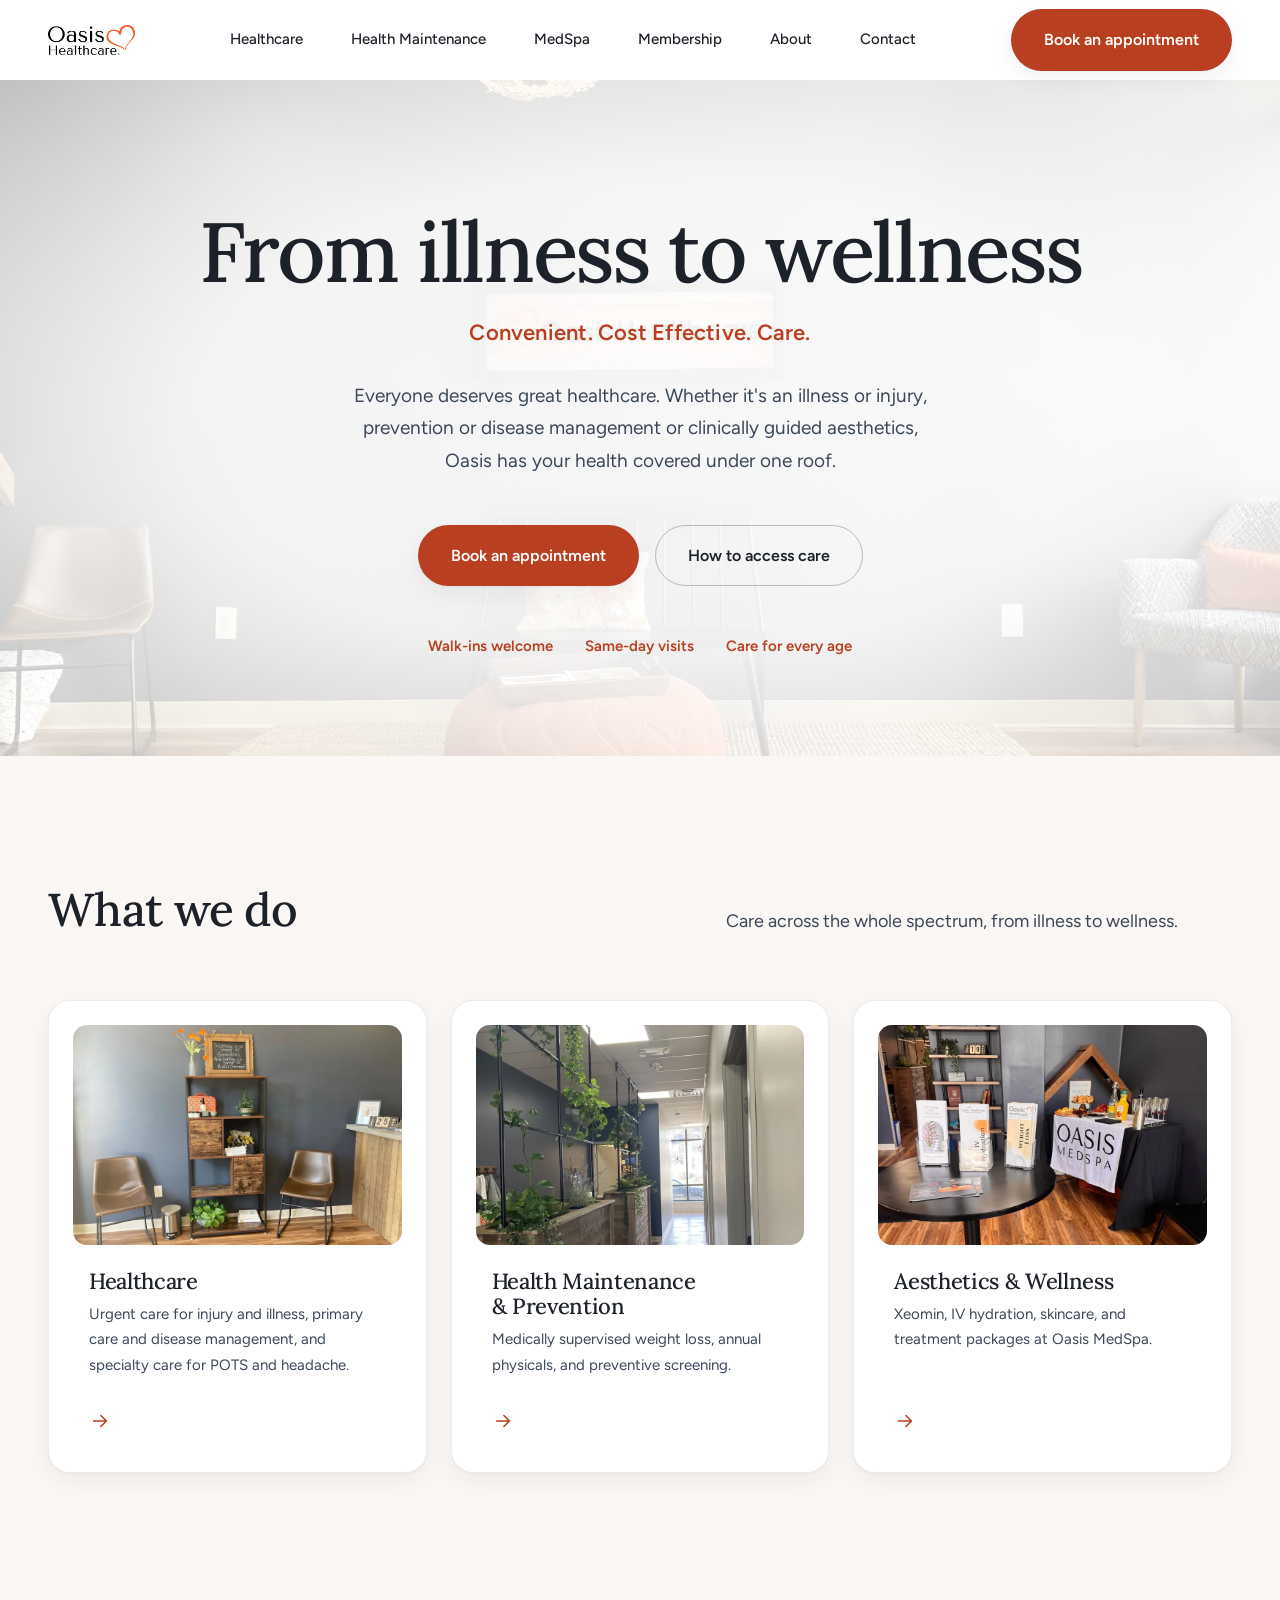
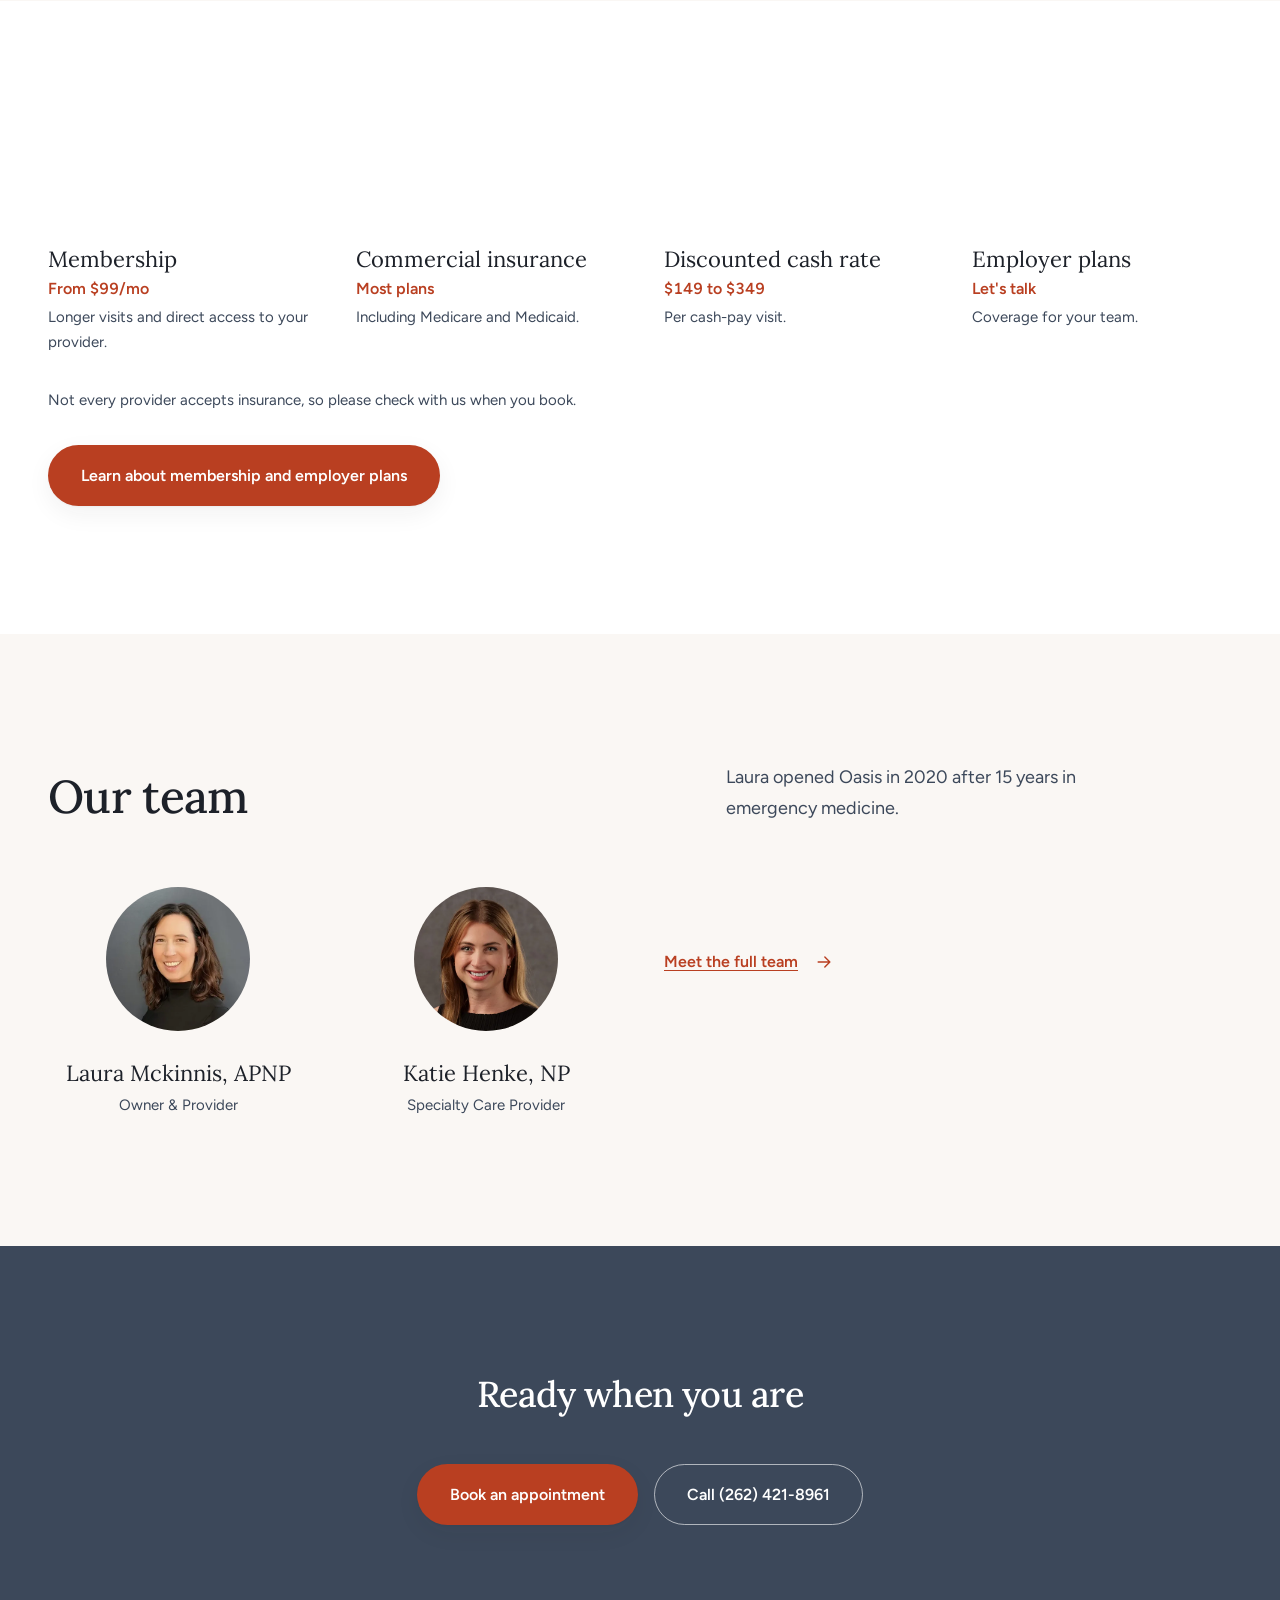
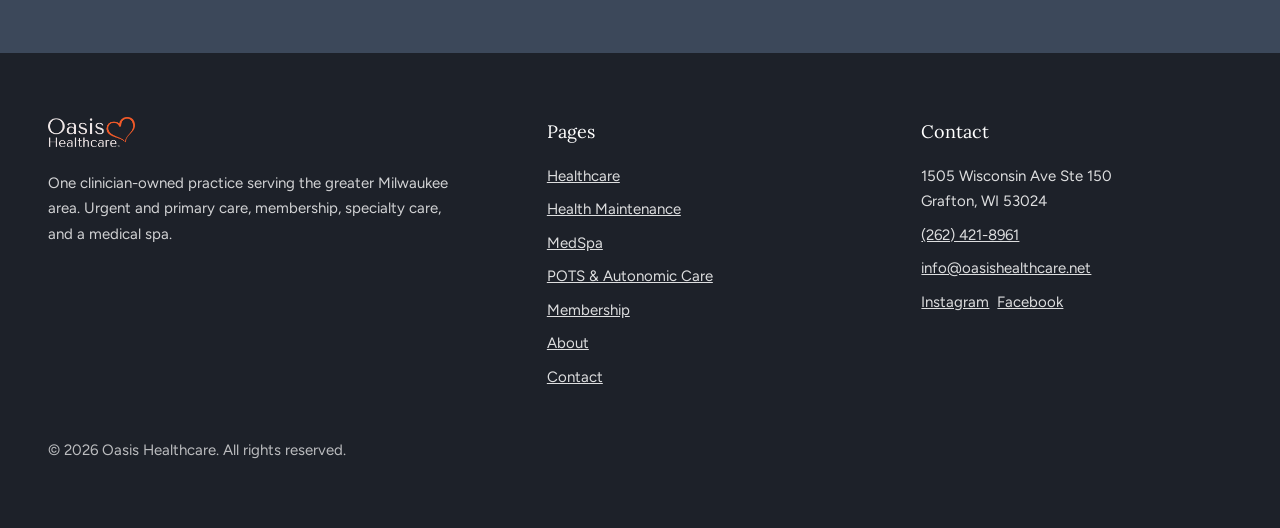
==== index.html @ f009dab0 "Stop breaking single-line titles into two; drop periods off non-sentence titles Every hero H1 site-w" ====
<!DOCTYPE html>
<html lang="en">
<head>
<meta charset="utf-8">
<meta name="viewport" content="width=device-width, initial-scale=1">
<title>Oasis Healthcare | Urgent Care, Membership &amp; MedSpa</title>
<meta name="description" content="One clinician-owned practice: urgent and primary care, prevention and weight loss, membership, and a medical spa. Insurance, membership, and cash rates accepted.">
<link rel="icon" href="favicon.ico" sizes="any">
<link rel="icon" type="image/png" href="images/favicon-32.png" sizes="32x32">
<link rel="apple-touch-icon" href="images/favicon-180.png">
<link rel="preconnect" href="https://fonts.googleapis.com">
<link rel="preconnect" href="https://fonts.gstatic.com" crossorigin>
<link href="https://fonts.googleapis.com/css2?family=Lora:wght@400;500;600&family=Figtree:wght@400;500;600;700&display=swap" rel="stylesheet">
<link rel="stylesheet" href="styles.css">
</head>
<body>
<a class="skip-link" href="#main">Skip to content</a>
<nav class="nav">
  <div class="wrap nav__row">
    <a class="nav__logo" href="index.html" aria-label="Oasis Healthcare home">
      <img src="images/oasis-healthcare-wordmark.png" alt="Oasis Healthcare" width="1301" height="450">
    </a>
    <div class="nav__links">
      <a href="healthcare.html">Healthcare</a>
      <a href="health-maintenance.html">Health Maintenance</a>
      <a href="medspa.html">MedSpa</a>
      <a href="membership.html">Membership</a>
      <a href="about.html">About</a>
      <a href="contact.html">Contact</a>
    </div>
    <a class="btn btn--primary nav__cta" href="contact.html#booking">Book an appointment</a>
    <button class="nav__toggle" data-mobile-toggle aria-label="Toggle menu" aria-expanded="false" type="button">
      <svg class="icon-open" width="22" height="22" viewBox="0 0 22 22" fill="none" aria-hidden="true"><path d="M3 6h16M3 11h16M3 16h16" stroke="currentColor" stroke-width="1.8" stroke-linecap="round"/></svg>
      <svg class="icon-close" width="22" height="22" viewBox="0 0 22 22" fill="none" aria-hidden="true"><path d="M4 4L18 18M18 4L4 18" stroke="currentColor" stroke-width="1.8" stroke-linecap="round"/></svg>
    </button>
  </div>
  <div class="mobile-menu" data-mobile-menu>
    <a href="healthcare.html">Healthcare</a>
    <a href="health-maintenance.html">Health Maintenance</a>
    <a href="medspa.html">MedSpa</a>
    <a href="membership.html">Membership</a>
    <a href="about.html">About</a>
    <a href="contact.html">Contact</a>
    <a class="btn btn--primary" href="contact.html#booking">Book an appointment</a>
  </div>
</nav>
<main id="main">
  <section class="hero hero--photo hero--centered">
    <div class="hero__media">
      <div class="hero__photo" role="img" aria-label="The waiting area at Oasis Healthcare"></div>
    </div>
    <div class="wrap">
      <div class="hero__content">
        <h1>From illness to wellness</h1>
        <p class="hero__tagline">Convenient. Cost&nbsp;Effective. Care.</p>
        <p class="hero__lede">Everyone deserves great healthcare. Whether it's an illness or injury, prevention or disease management or clinically guided aesthetics, Oasis has your health covered under one roof.</p>
        <div class="hero__actions">
          <a class="btn btn--primary" href="contact.html#booking">Book an appointment</a>
          <a class="btn btn--line" href="#access">How to access care</a>
        </div>
        <div class="hero__points">
          <span>Walk-ins welcome</span>
          <span>Same-day visits</span>
          <span>Care for every age</span>
        </div>
      </div>
    </div>
  </section>

  <section class="section section--cream" id="care">
    <div class="wrap">
      <div class="section-head" data-reveal>
        <h2>What we do</h2>
        <p>Care across the whole spectrum, from illness to wellness.</p>
      </div>
      <div class="grid-3 stack-lg">
        <a class="card card--media" data-reveal href="healthcare.html">
          <img class="photo photo--card" src="images/web/card-healthcare.webp" alt="The waiting area at Oasis Healthcare" width="900" height="600" loading="lazy" decoding="async">
          <div class="card__body">
            <h3>Healthcare</h3>
            <p>Urgent care for injury and illness, primary care and disease management, and specialty care for POTS and headache.</p>
            <span class="card__arrow" aria-hidden="true"><svg viewBox="0 0 24 24" fill="none" aria-hidden="true"><path d="M5 12h13M13 6l6 6-6 6" stroke="currentColor" stroke-width="1.7" stroke-linecap="round" stroke-linejoin="round"/></svg></span>
          </div>
        </a>
        <a class="card card--media" data-reveal href="health-maintenance.html">
          <img class="photo photo--card" src="images/web/card-prevention.webp" alt="Inside the Oasis Healthcare clinic" width="900" height="600" loading="lazy" decoding="async">
          <div class="card__body">
            <h3>Health Maintenance &amp; Prevention</h3>
            <p>Medically supervised weight loss, annual physicals, and preventive screening.</p>
            <span class="card__arrow" aria-hidden="true"><svg viewBox="0 0 24 24" fill="none" aria-hidden="true"><path d="M5 12h13M13 6l6 6-6 6" stroke="currentColor" stroke-width="1.7" stroke-linecap="round" stroke-linejoin="round"/></svg></span>
          </div>
        </a>
        <a class="card card--media" data-reveal href="medspa.html">
          <img class="photo photo--card" src="images/web/card-medspa.webp" alt="The Oasis MedSpa product display" width="900" height="600" loading="lazy" decoding="async">
          <div class="card__body">
            <h3>Aesthetics &amp; Wellness</h3>
            <p>Xeomin, IV hydration, skincare, and treatment packages at Oasis MedSpa.</p>
            <span class="card__arrow" aria-hidden="true"><svg viewBox="0 0 24 24" fill="none" aria-hidden="true"><path d="M5 12h13M13 6l6 6-6 6" stroke="currentColor" stroke-width="1.7" stroke-linecap="round" stroke-linejoin="round"/></svg></span>
          </div>
        </a>
      </div>
    </div>
  </section>

  <section class="section" id="access">
    <div class="wrap">
      <div class="section-head" data-reveal>
        <h2>How we do it</h2>
        <p>Choose the way that works for you.</p>
      </div>
      <div class="routes">
        <div class="route" data-reveal>
          <div class="route__name"><a href="membership.html">Membership</a></div>
          <div class="route__price">From $99/mo</div>
          <div class="route__note">Longer visits and direct access to your provider.</div>
        </div>
        <div class="route" data-reveal>
          <div class="route__name">Commercial insurance</div>
          <div class="route__price">Most plans</div>
          <div class="route__note">Including Medicare and Medicaid.</div>
        </div>
        <div class="route" data-reveal>
          <div class="route__name">Discounted cash rate</div>
          <div class="route__price">$149 to $349</div>
          <div class="route__note">Per cash-pay visit.</div>
        </div>
        <div class="route" data-reveal>
          <div class="route__name"><a href="contact.html">Employer plans</a></div>
          <div class="route__price">Let's talk</div>
          <div class="route__note">Coverage for your team.</div>
        </div>
      </div>
      <p class="muted stack-md" data-reveal>Not every provider accepts insurance, so please check with us when you book.</p>
      <div class="stack-md" data-reveal>
        <a class="btn btn--primary" href="membership.html">Learn about membership and employer plans</a>
      </div>
    </div>
  </section>

  <section class="section section--cream">
    <div class="wrap">
      <div class="section-head" data-reveal>
        <h2>Our team</h2>
        <p>Laura opened Oasis in 2020 after 15 years in emergency medicine.</p>
      </div>
      <div class="team">
        <div class="team__item" data-reveal>
          <img class="photo photo--person" src="images/web/person-laura.webp" alt="Laura Mckinnis, APNP" width="480" height="480" loading="lazy" decoding="async">
          <div class="team__name">Laura Mckinnis, APNP</div>
          <div class="team__role">Owner &amp; Provider</div>
        </div>
        <div class="team__item" data-reveal>
          <img class="photo photo--person" src="images/web/person-katie.webp" alt="Katie Henke, NP" width="480" height="480" loading="lazy" decoding="async">
          <div class="team__name">Katie Henke, NP</div>
          <div class="team__role">Specialty Care Provider</div>
        </div>
        <div class="team__cta" data-reveal>
          <a href="about.html"><span>Meet the full team</span><svg viewBox="0 0 24 24" fill="none" aria-hidden="true"><path d="M5 12h13M13 6l6 6-6 6" stroke="currentColor" stroke-width="1.7" stroke-linecap="round" stroke-linejoin="round"/></svg></a>
        </div>
      </div>
    </div>
  </section>

  <section class="section section--slate">
    <div class="wrap center" data-reveal>
      <h2 style="font-size: var(--text-h2);">Ready when you are</h2>
      <div class="hero__actions" style="justify-content:center;">
        <a class="btn btn--primary" href="contact.html#booking">Book an appointment</a>
        <a class="btn btn--line" href="tel:+12624218961">Call (262) 421-8961</a>
      </div>
    </div>
  </section>
</main>

<footer class="footer">
  <div class="wrap">
    <div class="footer__grid">
      <div>
        <a class="footer__logo" href="index.html" aria-label="Oasis Healthcare home">
          <img src="images/oasis-healthcare-wordmark-reversed.png" alt="Oasis Healthcare" width="1301" height="450">
        </a>
        <p class="footer__blurb">One clinician-owned practice serving the greater Milwaukee area. Urgent and primary care, membership, specialty care, and a medical spa.</p>
      </div>
      <div>
        <div class="footer__heading">Pages</div>
        <ul class="footer__list">
          <li><a href="healthcare.html">Healthcare</a></li>
          <li><a href="health-maintenance.html">Health Maintenance</a></li>
          <li><a href="medspa.html">MedSpa</a></li>
          <li><a href="pots.html">POTS &amp; Autonomic Care</a></li>
          <li><a href="membership.html">Membership</a></li>
          <li><a href="about.html">About</a></li>
          <li><a href="contact.html">Contact</a></li>
        </ul>
      </div>
      <div>
        <div class="footer__heading">Contact</div>
        <ul class="footer__list">
          <li>1505 Wisconsin Ave Ste 150<br>Grafton, WI 53024</li>
          <li><a href="tel:+12624218961">(262) 421-8961</a></li>
          <li><a href="mailto:info@oasishealthcare.net">info@oasishealthcare.net</a></li>
          <li><a href="https://www.instagram.com/oasis.healthcare/">Instagram</a>&nbsp; <a href="https://www.facebook.com/OASISHEALTHCARE.hereforyou/">Facebook</a></li>
        </ul>
      </div>
    </div>
    <div class="footer__bottom">
      <p>&copy; 2026 Oasis Healthcare. All rights reserved.</p>
    </div>
  </div>
</footer>
<script src="site.js"></script>
</body>
</html>
---- styles.css ----
@import url("tokens.css");

/* Oasis Healthcare, shared stylesheet.

   Every page is built from the components below. Notes that are easy to undo
   by accident, so they are stated here rather than left implicit:

   1. Animation is restricted to `transform` and `opacity`. Tint and halo on
      card hover therefore live on pseudo-elements whose OPACITY is animated,
      not on transitions of background-color or box-shadow.
   2. The scroll reveal animates `translate`, NOT `transform`. They are
      independent properties that compose, so the reveal cannot win a
      specificity fight against `:hover { transform: ... }`. Using transform
      for both silently cancels every card's hover lift.
   3. The reveal's resting state is VISIBLE. JS adds .reveal-armed immediately
      before observing, so if JS never runs nothing is hidden.
   4. --color-accent never carries small text. See tokens.css. */

*, *::before, *::after { box-sizing: border-box; }

html {
  overflow-x: clip;
  -webkit-text-size-adjust: 100%;
}
@media (prefers-reduced-motion: no-preference) { html { scroll-behavior: smooth; } }

body {
  margin: 0;
  overflow-x: clip;
  background: var(--color-white);
  color: var(--color-ink);
  font-family: var(--font-body);
  font-size: var(--text-base);
  line-height: 1.7;
  -webkit-font-smoothing: antialiased;
}

img, svg { display: block; max-width: 100%; height: auto; }
a { color: inherit; text-decoration: none; }
ul { margin: 0; padding: 0; list-style: none; }
p { margin: 0; text-wrap: pretty; }

/* Display type: large serif needs negative tracking and tighter leading, or it
   reads like a document rather than a brand. Tracking is on display sizes only,
   never on body or UI text. */
h1, h2, h3, h4 {
  font-family: var(--font-display);
  font-weight: 500;
  margin: 0;
  overflow-wrap: anywhere;
  min-width: 0;
  line-height: 1.15;
  letter-spacing: -0.015em;
  text-wrap: balance;
}
h1 { line-height: 1.04; letter-spacing: -0.028em; }

/* Anchor targets must clear the sticky nav when jumped to, otherwise a link to
   #urgent lands with its heading hidden behind the header. */
[id] { scroll-margin-top: 7rem; }

a:focus-visible, button:focus-visible {
  outline: 2px solid var(--color-accent-deep);
  outline-offset: 3px;
  border-radius: var(--radius-sm);
}

.wrap { max-width: var(--max-width); margin-inline: auto; padding-inline: var(--space-3); }
@media (min-width: 48rem) { .wrap { padding-inline: var(--space-5); } }

.section { padding-block: var(--space-7); }
@media (min-width: 48rem) { .section { padding-block: var(--space-8); } }
.section--tight { padding-block: var(--space-6); }
.section--cream { background: var(--color-cream); }
.section--slate { background: var(--color-slate); color: var(--color-white); }
.section--slate h1, .section--slate h2, .section--slate h3, .section--slate h4 { color: var(--color-white); }
/* Any slate-coloured secondary text lands invisibly (1:1) on a slate section,
   so every such role is re-pointed here rather than relying on each caller to
   remember. Cards keep their own colours: they stay white surfaces even inside
   a slate section. */
.section--slate .section-head p,
.section--slate .lede,
.section--slate .prose p { color: rgba(255,255,255,0.85); }

/* ---------------------------------------------------------------------
   Scroll reveal
--------------------------------------------------------------------- */
[data-reveal].reveal-armed {
  opacity: 0;
  translate: 0 18px;
  transition: opacity 600ms var(--ease-out), translate 600ms var(--ease-out);
  transition-delay: var(--reveal-delay, 0ms);
}
[data-reveal].reveal-armed.is-visible { opacity: 1; translate: 0 0; }
/* Items in one row otherwise arrive together; a small offset per item reads as
   composed rather than a block fading in. */
.grid-3 > *:nth-child(2), .grid-4 > *:nth-child(2), .routes > *:nth-child(2), .team > *:nth-child(2) { --reveal-delay: 90ms; }
.grid-3 > *:nth-child(3), .grid-4 > *:nth-child(3), .routes > *:nth-child(3), .team > *:nth-child(3) { --reveal-delay: 180ms; }
.grid-4 > *:nth-child(4), .routes > *:nth-child(4) { --reveal-delay: 270ms; }
@media (prefers-reduced-motion: reduce) {
  [data-reveal].reveal-armed { opacity: 1; translate: none; transition: none; }
}

/* ---------------------------------------------------------------------
   Navigation
--------------------------------------------------------------------- */
.nav {
  position: sticky; top: 0; z-index: 40;
  background: rgba(255,255,255,0.92);
  backdrop-filter: blur(10px);
  -webkit-backdrop-filter: blur(10px);
}
.nav__row { display: flex; align-items: center; justify-content: space-between; gap: var(--space-3); height: 5rem; }
.nav__logo { flex-shrink: 0; display: block; }
.nav__logo img { height: 1.875rem; width: auto; }
.nav__links { display: none; align-items: center; gap: var(--space-5); font-size: var(--text-sm); font-weight: 500; }
@media (min-width: 64rem) { .nav__links { display: flex; } }
.nav__links a { position: relative; padding-block: var(--space-1); }
.nav__links a::after {
  content: ""; position: absolute; left: 0; right: 0; bottom: 0; height: 2px;
  background: var(--color-accent);
  transform: scaleX(0); transform-origin: left;
  transition: transform var(--dur-base) var(--ease-out);
}
.nav__links a:hover::after, .nav__links a[aria-current="page"]::after { transform: scaleX(1); }
.nav__cta { display: none; }
@media (min-width: 64rem) { .nav__cta { display: inline-flex; } }

.nav__toggle {
  display: inline-flex; align-items: center; justify-content: center;
  width: 44px; height: 44px;
  background: transparent; border: 0; cursor: pointer; color: var(--color-ink);
}
@media (min-width: 64rem) { .nav__toggle { display: none; } }
.nav__toggle .icon-close { display: none; }
.nav__toggle.is-open .icon-open { display: none; }
.nav__toggle.is-open .icon-close { display: block; }

.mobile-menu { display: none; padding: var(--space-2) var(--space-3) var(--space-4); }
.mobile-menu.is-open { display: flex; flex-direction: column; gap: var(--space-2); }
@media (min-width: 64rem) { .mobile-menu, .mobile-menu.is-open { display: none; } }
.mobile-menu a { font-size: var(--text-lg); font-weight: 500; padding-block: var(--space-1); }
.mobile-menu .btn { margin-top: var(--space-2); align-self: flex-start; }

/* ---------------------------------------------------------------------
   Buttons. One primary, one secondary per context.
--------------------------------------------------------------------- */
.btn {
  display: inline-flex; align-items: center; justify-content: center; gap: var(--space-1);
  padding: var(--space-2) var(--space-4);
  font-family: var(--font-body); font-weight: 600; font-size: var(--text-base);
  border-radius: var(--radius-pill); border: 1.5px solid transparent;
  cursor: pointer; min-height: 46px;
  transition: transform var(--dur-base) var(--ease-out);
}
.btn:hover { transform: translateY(-4px); transition: transform var(--dur-bounce) var(--ease-bounce); }
.btn:active { transform: translateY(-1px); transition-duration: 90ms; }
.btn--primary { background: var(--color-accent-deep); color: var(--color-white); box-shadow: var(--shadow-raised); }
.btn--primary:hover { background: var(--color-accent); }
.btn--line { background: transparent; color: var(--color-ink); border-color: rgba(29,33,41,0.28); }
.btn--line:hover { background: var(--color-ink); color: var(--color-white); border-color: var(--color-ink); }
.section--slate .btn--line { color: var(--color-white); border-color: rgba(255,255,255,0.6); }
.section--slate .btn--line:hover { background: var(--color-white); color: var(--color-slate); }
.btn:disabled, .btn[aria-disabled="true"] { opacity: 0.5; cursor: not-allowed; transform: none; }
@media (prefers-reduced-motion: reduce) {
  .btn, .btn:hover, .btn:active { transition: none; transform: none; }
}

/* ---------------------------------------------------------------------
   Hero. Two variants: photo-backed (home) and plain (interior pages).
   The photo variant keeps a LIGHT scrim with ink text rather than the usual
   dark scrim with white text, so the hero stays the brightest part of an
   intentionally light page. Scrim strength is set by measured contrast, not
   taste: over a worst-case near-black photo the text zone yields ink 14.16:1
   and accent-deep 4.85:1. At 0.86 opacity accent-deep drops to 4.00:1 and
   fails AA, so the text zone holds 0.94.
--------------------------------------------------------------------- */
.hero { position: relative; padding-block: var(--space-7) var(--space-6); }
@media (min-width: 48rem) { .hero { padding-block: var(--space-8) var(--space-7); } }

.hero--photo { overflow: hidden; display: flex; align-items: center; }
@media (min-width: 48rem) { .hero--photo { min-height: 30rem; } }
.hero__media { position: absolute; inset: 0; z-index: 0; overflow: hidden; }
.hero__photo {
  position: absolute; inset: 0;
  background-image: url("images/web/hero-clinic.webp");
  background-size: cover;
  background-position: center;
  background-color: var(--color-mist);
}
.hero__media::after { content: ""; position: absolute; inset: 0; background: rgba(255,255,255,0.93); }
@media (min-width: 56rem) {
  .hero__media::after {
    background: linear-gradient(90deg,
      rgba(255,255,255,0.95) 0%,
      rgba(255,255,255,0.94) 44%,
      rgba(255,255,255,0.62) 78%,
      rgba(255,255,255,0.42) 100%);
  }
}
/* 68rem, not 46rem: at 46rem every hero H1 wrapped to two lines while ~1184px
   of page sat unused beside it, which is a break the title never needed. The
   lede keeps its own 36rem measure below, so widening this only frees the
   headline. Longest H1 on the site needs 971px; 68rem is 1088px. */
.hero__content { position: relative; z-index: 2; max-width: 68rem; }
/* Centered variant. The default scrim is weighted left because the text sits
   left; once the text is centred the protection has to move with it, so this
   swaps to a radial that is strongest through the middle and lets the photo
   read at the edges where nothing sits. Centre stays at 0.93+, which holds
   accent-deep at 4.73:1 worst-case over a near-black photo. */
.hero--centered .hero__content { margin-inline: auto; text-align: center; }
.hero--centered .hero__lede { margin-inline: auto; }
.hero--centered .hero__actions, .hero--centered .hero__points { justify-content: center; }
@media (min-width: 56rem) {
  .hero--centered .hero__media::after {
    background: radial-gradient(ellipse at center,
      rgba(255,255,255,0.95) 0%,
      rgba(255,255,255,0.93) 50%,
      rgba(255,255,255,0.70) 100%);
  }
}
.hero h1 { font-size: var(--text-h1); }
@media (min-width: 48rem) { .hero h1 { font-size: var(--text-h1-lg); } }
@media (min-width: 72rem) { .hero--photo h1 { font-size: var(--text-h1-xl); } }
/* Support line under the H1. Body face, not display, so it reads as the
   practice's standing tagline rather than a second headline competing with
   the first. accent-deep, never accent: this is small text on a light ground. */
.hero__tagline {
  font-family: var(--font-body); font-weight: 600; font-size: var(--text-lg);
  color: var(--color-accent-deep); letter-spacing: 0.01em; line-height: 1.3;
  margin-top: var(--space-3);
}
/* Steps up only once there is room for it on one line. At 22px on a 390px
   screen the line wraps and, with the nbsp in the markup holding "Cost
   Effective" together, "Care." is left orphaned on its own row. */
@media (min-width: 30rem) { .hero__tagline { font-size: var(--text-h4); } }
.hero--centered .hero__tagline { margin-inline: auto; }
.hero__lede { font-size: var(--text-xl); max-width: 36rem; margin-top: var(--space-4); color: var(--color-slate); }
.hero__actions { display: flex; flex-wrap: wrap; gap: var(--space-2); margin-top: var(--space-5); }
.hero__points { display: flex; flex-wrap: wrap; gap: var(--space-2) var(--space-4); margin-top: var(--space-5); font-size: var(--text-sm); font-weight: 600; color: var(--color-accent-deep); }

/* ---------------------------------------------------------------------
   Section header: heading left, supporting line right, baseline aligned.
   Stops every section opening as a narrow centred block with dead air.
--------------------------------------------------------------------- */
.section-head { display: grid; gap: var(--space-3); }
@media (min-width: 56rem) {
  .section-head { grid-template-columns: minmax(0, 1.15fr) minmax(0, 1fr); gap: var(--space-7); align-items: end; }
}
.section-head h2 { font-size: var(--text-h2); }
@media (min-width: 48rem) { .section-head h2 { font-size: var(--text-h2-lg); } }
.section-head p { font-size: var(--text-lg); color: var(--color-slate); max-width: 34rem; }

/* ---------------------------------------------------------------------
   Photo placeholders. Deliberately honest: a labelled empty slot, never a
   stock image standing in for the practice's own photography. Every slot uses
   the same image glyph rather than a themed clinical icon, both because a
   placeholder should look like a placeholder and because the client's guardrail
   rules out hospital-grade iconography.
--------------------------------------------------------------------- */
.ph {
  display: flex; flex-direction: column; align-items: center; justify-content: center;
  gap: var(--space-2);
  background: var(--color-mist);
  border: 1.5px dashed rgba(29,33,41,0.22);
  border-radius: var(--radius-lg);
  color: var(--color-slate);
  text-align: center; padding: var(--space-4);
}
.ph svg { width: 2rem; height: 2rem; opacity: 0.5; }
.ph span { font-size: var(--text-sm); font-weight: 600; max-width: 16rem; line-height: 1.4; }
.ph--card { aspect-ratio: 3 / 2; border-radius: var(--radius-md); padding: var(--space-3); }
.ph--wide { aspect-ratio: 16 / 9; }
.ph--person { aspect-ratio: 1; border-radius: 50%; width: 9rem; margin-inline: auto; padding: var(--space-2); }
.ph--person span { max-width: 7rem; }
.ph--avatar { aspect-ratio: 1; border-radius: 50%; width: 5.5rem; padding: var(--space-1); margin-bottom: var(--space-3); }
.ph--avatar svg { width: 1.25rem; height: 1.25rem; }
.ph--avatar span { font-size: 0.75rem; max-width: 4.5rem; }
.ph--portrait { aspect-ratio: 1; max-width: 22rem; }
.section--slate .ph { background: rgba(255,255,255,0.07); border-color: rgba(255,255,255,0.3); color: var(--color-white); }

.hero__photo-label {
  position: absolute; z-index: 2; right: var(--space-3); bottom: var(--space-3);
  display: flex; align-items: center; gap: var(--space-1);
  background: rgba(255,255,255,0.92); border-radius: var(--radius-pill);
  padding: 0.375rem 0.75rem;
  color: var(--color-slate); font-size: var(--text-sm); font-weight: 600;
}
.hero__photo-label svg { width: 1.125rem; height: 1.125rem; flex: 0 0 auto; }

/* ---------------------------------------------------------------------
   Real photography. Every <img> carries intrinsic width/height so the browser
   reserves space before the file loads and the page does not shift. Sources
   are the practice's own photos, resized and converted to WebP: the originals
   are 12MP iPhone files at 2-3MB each, unusable as-is.
--------------------------------------------------------------------- */
.photo {
  display: block; width: 100%; height: auto;
  object-fit: cover;
  background: var(--color-mist);
  border-radius: var(--radius-md);
}
.photo--card { aspect-ratio: 3 / 2; }
.photo--wide { aspect-ratio: 16 / 9; border-radius: var(--radius-lg); }
.photo--person { aspect-ratio: 1; width: 9rem; border-radius: 50%; margin-inline: auto; }
/* Square-source portraits in a split column. Do NOT use .photo--wide here: the
   sources are 1:1, so a 16/9 crop takes the top of the head off. */
.photo--portrait { aspect-ratio: 1; max-width: 22rem; border-radius: var(--radius-lg); }
/* Headshot inside a left-aligned bio card. .photo--person centres itself, which
   reads wrong above ranged-left text, so this one keeps its left edge. */
.photo--avatar { aspect-ratio: 1; width: 5.5rem; border-radius: 50%; margin-bottom: var(--space-3); }

/* ---------------------------------------------------------------------
   Grids
--------------------------------------------------------------------- */
.grid-2, .grid-3, .grid-4 { display: grid; gap: var(--space-3); }
@media (min-width: 40rem) {
  .grid-2, .grid-3, .grid-4 { grid-template-columns: repeat(2, 1fr); }
}
@media (min-width: 64rem) {
  .grid-3 { grid-template-columns: repeat(3, 1fr); }
  .grid-4 { grid-template-columns: repeat(4, 1fr); gap: var(--space-4); }
}
.grid--gap-lg { gap: var(--space-5); }

/* ---------------------------------------------------------------------
   Card. One component, used for care categories and payment pathways alike.
   Hover: lift on a spring curve, slight warm tint, halo ring, deeper shadow.
   Tint and halo are opacity-driven pseudo-elements (see note 1 at top).
--------------------------------------------------------------------- */
.card {
  position: relative; isolation: isolate;
  display: flex; flex-direction: column; gap: var(--space-2);
  background: var(--color-white);
  border: 1px solid rgba(29,33,41,0.08);
  border-radius: var(--radius-lg);
  padding: var(--space-5) var(--space-4);
  box-shadow: var(--shadow-raised);
  transition: transform var(--dur-base) var(--ease-out);
}
.card--media { padding: var(--space-3); gap: var(--space-3); }
.card::before {
  content: ""; position: absolute; inset: 0; border-radius: inherit;
  background: rgba(217,77,42,0.05);
  opacity: 0; transition: opacity 240ms ease;
  z-index: -1; pointer-events: none;
}
.card::after {
  content: ""; position: absolute; inset: 0; border-radius: inherit;
  box-shadow:
    0 0 0 1.5px rgba(185,63,33,0.45),
    0 0 0 6px rgba(217,77,42,0.10),
    var(--shadow-lifted);
  opacity: 0; transition: opacity 240ms ease;
  pointer-events: none;
}
a.card:hover, .card--interactive:hover {
  transform: translateY(-10px) scale(1.014);
  transition: transform var(--dur-bounce) var(--ease-bounce);
}
a.card:hover::before, a.card:hover::after,
.card--interactive:hover::before, .card--interactive:hover::after { opacity: 1; }
a.card:focus-visible::after { opacity: 1; }
@media (prefers-reduced-motion: reduce) {
  .card { transition: none; }
  a.card:hover, .card--interactive:hover { transform: none; }
}
.card__body { padding: 0 var(--space-2) var(--space-2); display: flex; flex-direction: column; gap: var(--space-1); flex: 1; }
.card h3 { font-size: var(--text-h4); }
.card p { font-size: var(--text-sm); color: var(--color-slate); }
.card__list { display: flex; flex-direction: column; gap: var(--space-1); font-size: var(--text-sm); color: var(--color-slate); }
.card__list li { padding-left: var(--space-3); position: relative; }
.card__list li::before { content: ""; position: absolute; left: 0; top: 0.7em; width: 6px; height: 6px; border-radius: 50%; background: var(--color-accent); }
.card__note { font-size: var(--text-sm); color: var(--color-slate); }
.card__link { margin-top: auto; padding-top: var(--space-2); font-weight: 600; font-size: var(--text-sm); color: var(--color-accent-deep); text-decoration: underline; }

/* Arrow affordance. Replaces a repeated "See X" label inside a card that is
   itself the link: the heading already names the destination. */
.card__arrow { margin-top: auto; padding-top: var(--space-3); color: var(--color-accent-deep); display: flex; align-items: center; }
.card__arrow svg { width: 1.375rem; height: 1.375rem; transition: transform 240ms var(--ease-out); }
a.card:hover .card__arrow svg { transform: translateX(7px); transition: transform var(--dur-bounce) var(--ease-bounce); }
@media (prefers-reduced-motion: reduce) {
  .card__arrow svg, a.card:hover .card__arrow svg { transition: none; transform: none; }
}

/* Price figure. Tabular so numerals align across cards; pricing is the trust
   moment on a membership page. */
.price { font-family: var(--font-display); font-size: var(--text-display); font-weight: 600; color: var(--color-accent-deep); line-height: 1.1; font-variant-numeric: tabular-nums; letter-spacing: -0.02em; }
.price span { font-family: var(--font-body); font-size: var(--text-base); font-weight: 500; color: var(--color-slate); letter-spacing: 0; }

/* ---------------------------------------------------------------------
   Payment routes. Deliberately NOT cards: the client wants pricing on the
   homepage but "a little smaller" and less money-heavy, so this is a plain
   text row that states the figures without the visual weight of four cards.
--------------------------------------------------------------------- */
.routes { display: grid; gap: var(--space-4); margin-top: var(--space-6); }
@media (min-width: 48rem) { .routes { grid-template-columns: repeat(2, 1fr); gap: var(--space-5); } }
@media (min-width: 64rem) { .routes { grid-template-columns: repeat(4, 1fr); } }
.route { display: flex; flex-direction: column; gap: 0.15rem; }
.route__name { font-family: var(--font-display); font-size: var(--text-h4); line-height: 1.2; }
.route__name a:hover { color: var(--color-accent-deep); text-decoration: underline; }
.route__price { font-weight: 600; color: var(--color-accent-deep); font-variant-numeric: tabular-nums; }
.route__note { font-size: var(--text-sm); color: var(--color-slate); }

/* ---------------------------------------------------------------------
   Prose blocks and service lists
--------------------------------------------------------------------- */
.prose { max-width: 42rem; display: flex; flex-direction: column; gap: var(--space-3); }
.prose p { font-size: var(--text-lg); color: var(--color-slate); }
.prose h3 { font-size: var(--text-h3); color: var(--color-ink); }

.split { display: grid; gap: var(--space-5); align-items: start; }
@media (min-width: 56rem) { .split { grid-template-columns: minmax(0, 1.1fr) minmax(0, 1fr); gap: var(--space-7); } }

/* Two-up, title and body stacked inside each item. The previous full-width
   two-column row ran ~92 characters per line at 1440px; comfortable is 45-75.
   Two columns bring it to ~67 while still using the full width, which a single
   centred column would not. Shared by Healthcare, Health Maintenance, and
   MedSpa, so it has to survive both three items and five. A trailing odd item
   simply sits in its own column: letting it span looked like a bug, a
   full-width card with copy filling only the left half of it. */
.service-list { display: grid; gap: var(--space-3); margin-top: var(--space-6); }
@media (min-width: 48rem) {
  /* align-items:start so each card is only as tall as its copy. These entries
     vary a lot (three lines beside six on MedSpa) and equal-height rows left
     several lines of dead space inside the shorter card. */
  .service-list { grid-template-columns: repeat(2, 1fr); gap: var(--space-4); align-items: start; }
}
.service {
  position: relative; isolation: isolate;
  display: flex; flex-direction: column; gap: var(--space-1);
  background: var(--color-white);
  border: 1px solid rgba(29,33,41,0.08);
  border-radius: var(--radius-lg);
  padding: var(--space-4);
  box-shadow: var(--shadow-raised);
}
@media (min-width: 48rem) { .service { padding: var(--space-5) var(--space-4); } }
.service h3 { font-size: var(--text-h4); }
.service p { font-size: var(--text-sm); color: var(--color-slate); max-width: 34rem; }
.service__meta { font-size: var(--text-sm); color: var(--color-accent-deep); font-weight: 600; }
/* a little air before the body copy, without needing a class on every <p> */
.service > p:last-child { margin-top: var(--space-1); }

/* ---------------------------------------------------------------------
   Team
--------------------------------------------------------------------- */
.team { display: grid; gap: var(--space-5); margin-top: var(--space-6); }
/* auto-fill, not auto-fit: with two people auto-fit stretches them across the
   whole row and reads as a mistake. auto-fill leaves the unused tracks empty
   so the strip stays clustered under the left-aligned section heading, and
   still works unchanged if a third person is added back. */
@media (min-width: 48rem) { .team { grid-template-columns: repeat(auto-fill, minmax(14rem, 1fr)); } }
.team__item { text-align: center; }
.team__name { font-family: var(--font-display); font-size: var(--text-h4); margin-top: var(--space-3); }
.team__role { font-size: var(--text-sm); color: var(--color-slate); }
.section--slate .team__role { color: rgba(255,255,255,0.8); }
.team__bio { font-size: var(--text-sm); color: var(--color-slate); margin-top: var(--space-2); text-align: left; }

/* CTA cell inside the team strip. With two people the auto-fill grid leaves
   empty tracks to their right; this drops the "meet the full team" link into
   the first of them rather than parking a lone pill button underneath. */
.team__cta { display: flex; align-items: center; justify-content: center; }
@media (min-width: 48rem) {
  .team__cta { justify-content: flex-start; align-items: flex-start; }
  /* Sit on the circles' midline, not the row's. 4.5rem is half of the 9rem
     .photo--person circle; the em backs off half a line of text. Keyed to the
     circle rather than the row so a name wrapping to two lines cannot shift it. */
  .team__cta a { padding-top: calc(4.5rem - 0.7em); }
}
.team__cta a {
  display: inline-flex; align-items: center; gap: var(--space-2);
  font-weight: 600; color: var(--color-accent-deep); text-decoration: none;
}
.team__cta a span { text-decoration: underline; text-underline-offset: 3px; }
.team__cta svg { width: 1.25rem; height: 1.25rem; flex-shrink: 0; transition: transform 240ms var(--ease-out); }
.team__cta a:hover svg { transform: translateX(7px); transition: transform var(--dur-bounce) var(--ease-bounce); }
@media (prefers-reduced-motion: reduce) { .team__cta svg, .team__cta a:hover svg { transition: none; transform: none; } }

/* ---------------------------------------------------------------------
   FAQ accordion. The row snaps rather than animating grid-template-rows,
   which is a layout property; the answer fades on opacity/transform instead.
--------------------------------------------------------------------- */
.faq { display: flex; flex-direction: column; gap: var(--space-2); margin-top: var(--space-5); max-width: 48rem; }
.faq__item { background: var(--color-white); border: 1px solid rgba(29,33,41,0.08); border-radius: var(--radius-lg); padding: var(--space-3) var(--space-4); box-shadow: var(--shadow-raised); }
.faq__question {
  display: flex; align-items: center; justify-content: space-between; gap: var(--space-3);
  width: 100%; background: transparent; border: 0; cursor: pointer;
  font-family: var(--font-display); font-size: var(--text-h4); font-weight: 500; color: var(--color-ink);
  text-align: left; padding: var(--space-1) 0; line-height: 1.3;
}
.faq__icon { flex: 0 0 auto; color: var(--color-accent-deep); transition: transform var(--dur-base) var(--ease-out); }
.faq__question.is-open .faq__icon { transform: rotate(45deg); }
.faq__answer { display: grid; grid-template-rows: 0fr; }
.faq__answer.is-open { grid-template-rows: 1fr; }
.faq__answer-inner { overflow: hidden; }
.faq__answer p {
  padding-top: var(--space-2); max-width: 44rem; font-size: var(--text-sm); color: var(--color-slate);
  opacity: 0; transform: translateY(-4px);
  transition: opacity var(--dur-base) var(--ease-out), transform var(--dur-base) var(--ease-out);
}
.faq__answer.is-open p { opacity: 1; transform: translateY(0); }
@media (prefers-reduced-motion: reduce) {
  .faq__icon, .faq__answer p { transition: none; }
}

/* ---------------------------------------------------------------------
   Hours
--------------------------------------------------------------------- */
.hours { display: flex; flex-direction: column; gap: var(--space-1); margin-top: var(--space-2); }
.hours__row { display: flex; justify-content: space-between; gap: var(--space-3); font-size: var(--text-sm); }
.hours__row span:first-child { color: var(--color-slate); }
.hours__row span:last-child { font-weight: 600; text-align: right; }

/* ---------------------------------------------------------------------
   Footer
--------------------------------------------------------------------- */
.footer { background: var(--color-ink); color: var(--color-white); padding-block: var(--space-6); }
.footer a { text-decoration: underline; }
.footer a:hover { color: var(--color-cream); }
.footer__grid { display: grid; gap: var(--space-5); }
@media (min-width: 48rem) { .footer__grid { grid-template-columns: 1.4fr 1fr 1fr; gap: var(--space-6); } }
.footer__logo { display: block; }
.footer__logo img { height: 1.875rem; width: auto; }
.footer__blurb { margin-top: var(--space-3); font-size: var(--text-sm); color: rgba(255,255,255,0.8); max-width: 26rem; }
.footer__heading { font-family: var(--font-display); font-size: var(--text-lg); margin-bottom: var(--space-2); }
.footer__list { display: flex; flex-direction: column; gap: var(--space-1); font-size: var(--text-sm); color: rgba(255,255,255,0.85); }
.footer__bottom { margin-top: var(--space-5); font-size: var(--text-sm); color: rgba(255,255,255,0.7); }

/* ---------------------------------------------------------------------
   Utilities
--------------------------------------------------------------------- */
.center { text-align: center; }
.center .hero__actions, .center .section-head { justify-content: center; }
.stack-sm { margin-top: var(--space-2); }
.stack-md { margin-top: var(--space-4); }
.stack-lg { margin-top: var(--space-6); }
.muted { color: var(--color-slate); font-size: var(--text-sm); }
.section--slate .muted { color: rgba(255,255,255,0.8); }
.lede { font-size: var(--text-lg); color: var(--color-slate); max-width: 40rem; }

/* Skip link: keyboard users should not have to tab the whole nav on every page. */
.skip-link {
  position: absolute; left: var(--space-3); top: -4rem; z-index: 60;
  background: var(--color-ink); color: var(--color-white);
  padding: var(--space-2) var(--space-3); border-radius: var(--radius-sm);
  font-size: var(--text-base); font-weight: 600;
  transition: top var(--dur-fast) var(--ease-out);
}
.skip-link:focus { top: var(--space-2); }
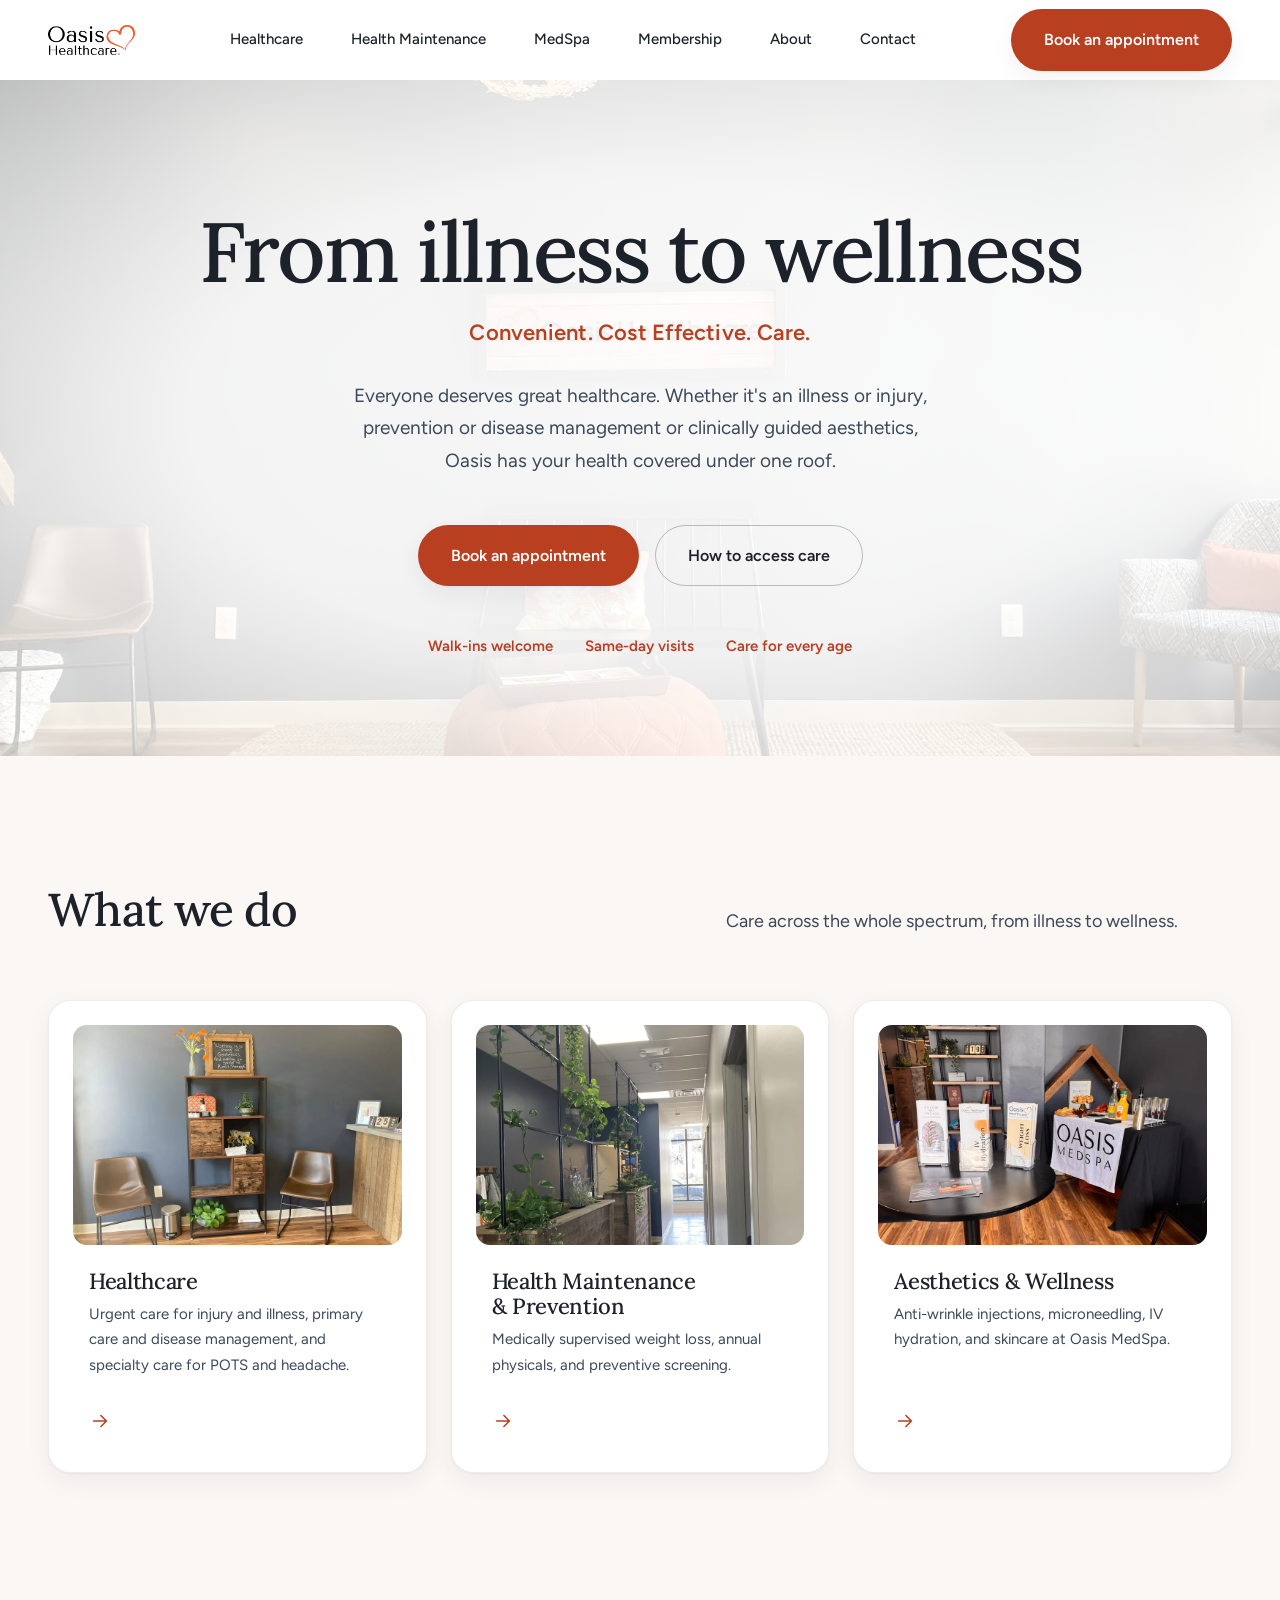
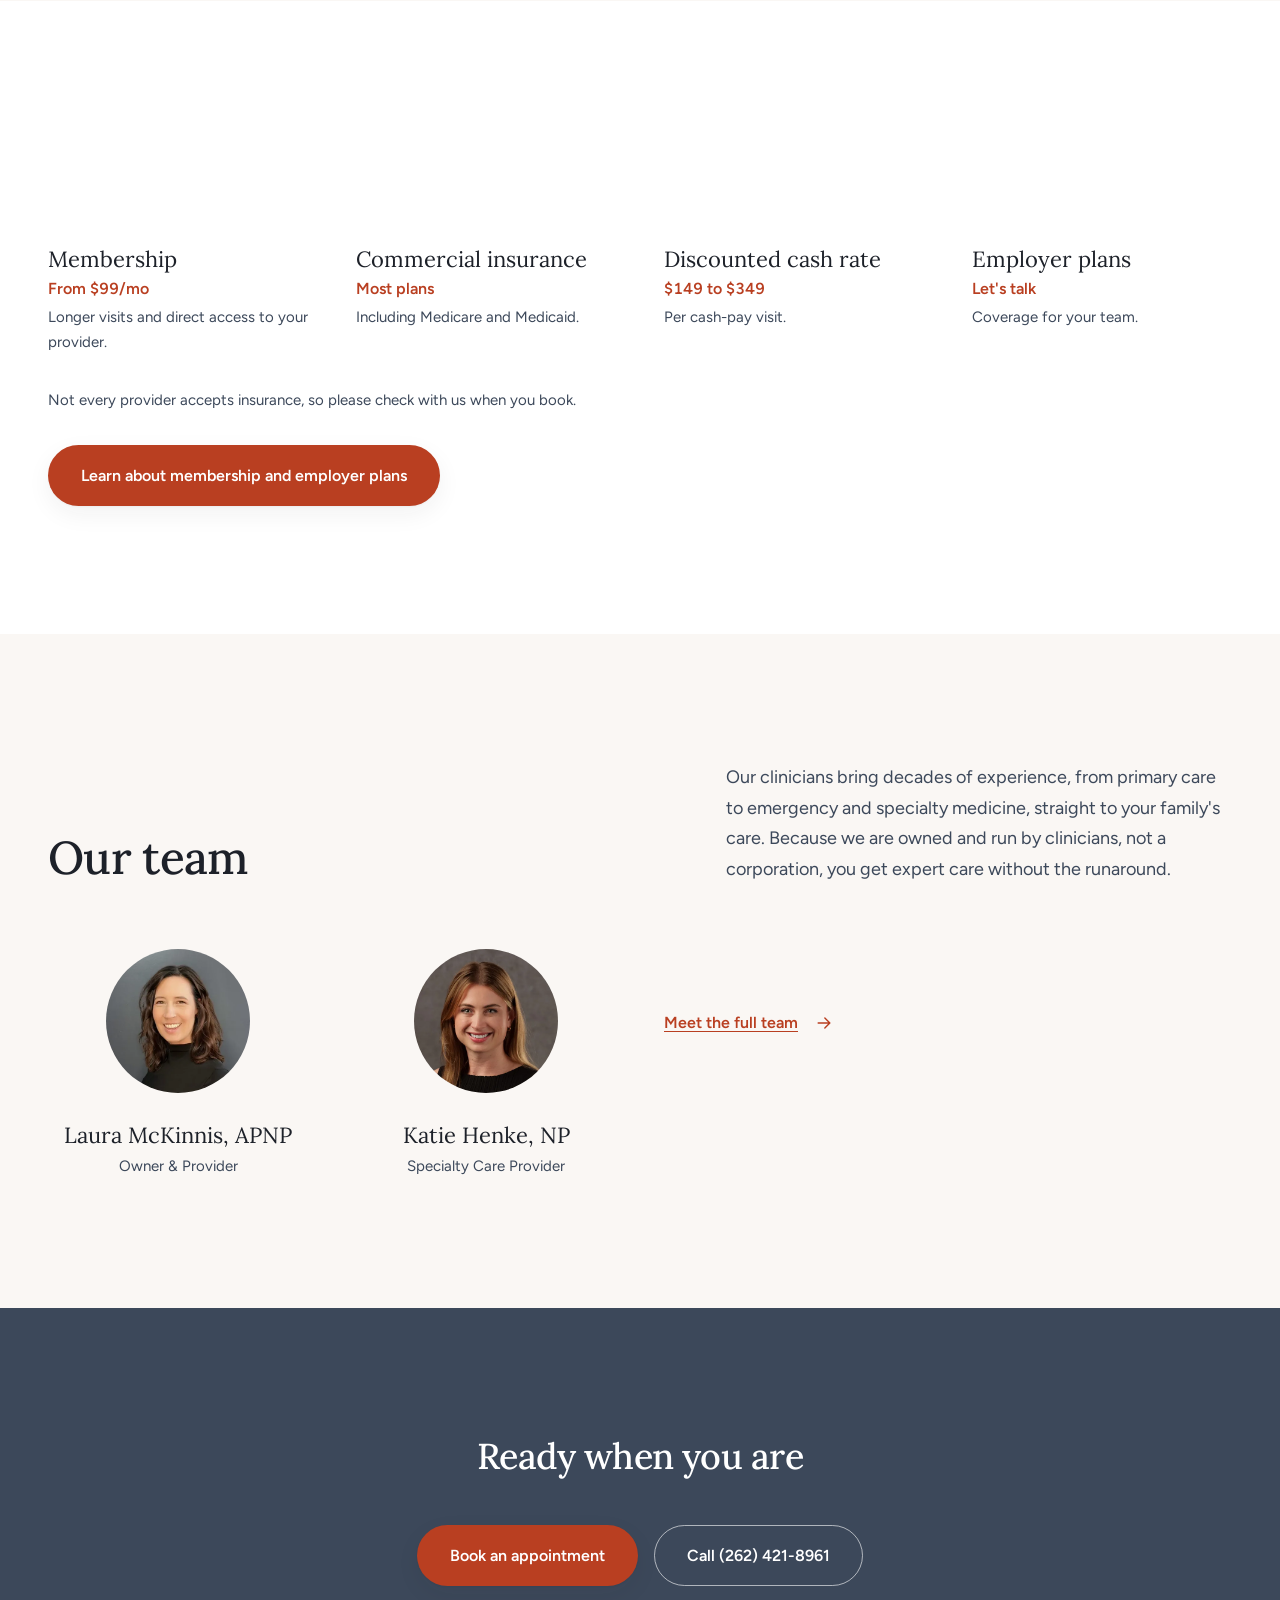
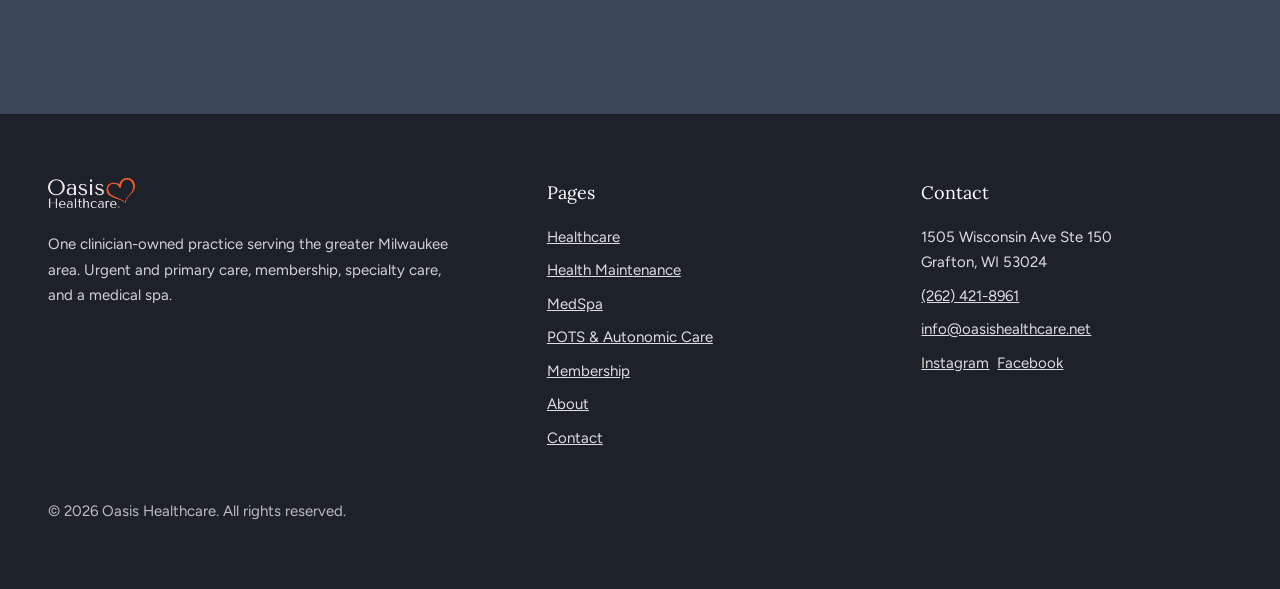
==== commit 160d9f9f: "Apply Laura's latest content round: naming, terminology, and copy fixes - Laura McKinnis: capitalize" ====
--- a/index.html
+++ b/index.html
@@ -94,7 +94,7 @@
           <img class="photo photo--card" src="images/web/card-medspa.webp" alt="The Oasis MedSpa product display" width="900" height="600" loading="lazy" decoding="async">
           <div class="card__body">
             <h3>Aesthetics &amp; Wellness</h3>
-            <p>Xeomin, IV hydration, skincare, and treatment packages at Oasis MedSpa.</p>
+            <p>Anti-wrinkle injections, microneedling, IV hydration, and skincare at Oasis MedSpa.</p>
             <span class="card__arrow" aria-hidden="true"><svg viewBox="0 0 24 24" fill="none" aria-hidden="true"><path d="M5 12h13M13 6l6 6-6 6" stroke="currentColor" stroke-width="1.7" stroke-linecap="round" stroke-linejoin="round"/></svg></span>
           </div>
         </a>
@@ -141,12 +141,12 @@
     <div class="wrap">
       <div class="section-head" data-reveal>
         <h2>Our team</h2>
-        <p>Laura opened Oasis in 2020 after 15 years in emergency medicine.</p>
+        <p>Our clinicians bring decades of experience, from primary care to emergency and specialty medicine, straight to your family's care. Because we are owned and run by clinicians, not a corporation, you get expert care without the runaround.</p>
       </div>
       <div class="team">
         <div class="team__item" data-reveal>
-          <img class="photo photo--person" src="images/web/person-laura.webp" alt="Laura Mckinnis, APNP" width="480" height="480" loading="lazy" decoding="async">
-          <div class="team__name">Laura Mckinnis, APNP</div>
+          <img class="photo photo--person" src="images/web/person-laura.webp" alt="Laura McKinnis, APNP" width="480" height="480" loading="lazy" decoding="async">
+          <div class="team__name">Laura McKinnis, APNP</div>
           <div class="team__role">Owner &amp; Provider</div>
         </div>
         <div class="team__item" data-reveal>
--- a/styles.css
+++ b/styles.css
@@ -354,16 +354,19 @@
   opacity: 0; transition: opacity 240ms ease;
   pointer-events: none;
 }
-a.card:hover, .card--interactive:hover {
+/* Universal: every .card lifts and glows on hover, whether it is a whole-card
+   link (a.card), wraps a card__link CTA, or is purely descriptive (pricing
+   tiers, package lists, bios). One consistent affordance across the site
+   rather than a per-card judgment call on whether it "counts" as interactive. */
+.card:hover {
   transform: translateY(-10px) scale(1.014);
   transition: transform var(--dur-bounce) var(--ease-bounce);
 }
-a.card:hover::before, a.card:hover::after,
-.card--interactive:hover::before, .card--interactive:hover::after { opacity: 1; }
+.card:hover::before, .card:hover::after { opacity: 1; }
 a.card:focus-visible::after { opacity: 1; }
 @media (prefers-reduced-motion: reduce) {
   .card { transition: none; }
-  a.card:hover, .card--interactive:hover { transform: none; }
+  .card:hover { transform: none; }
 }
 .card__body { padding: 0 var(--space-2) var(--space-2); display: flex; flex-direction: column; gap: var(--space-1); flex: 1; }
 .card h3 { font-size: var(--text-h4); }
@@ -441,6 +444,42 @@
 .service__meta { font-size: var(--text-sm); color: var(--color-accent-deep); font-weight: 600; }
 /* a little air before the body copy, without needing a class on every <p> */
 .service > p:last-child { margin-top: var(--space-1); }
+/* Icon glyph, first child of a .service. Sized as a large graphical element,
+   so --color-accent is correct here (it fails the small-text contrast floor,
+   but icons are exempt, same reasoning as .card__list's bullet dots). */
+.service__icon { width: 2rem; height: 2rem; color: var(--color-accent); margin-bottom: var(--space-1); }
+
+/* "What we treat" on Healthcare only: even card heights, plus the same hover
+   lift/tint/glow as .card. A modifier rather than a change to
+   .service-list/.service directly, since
+   Health Maintenance and MedSpa deliberately keep align-items:start (see the
+   note above .service-list) for their more uneven item lengths. */
+@media (min-width: 48rem) { .service-list--even { align-items: stretch; } }
+.service--interactive { transition: transform var(--dur-base) var(--ease-out); }
+.service--interactive::before {
+  content: ""; position: absolute; inset: 0; border-radius: inherit;
+  background: rgba(217,77,42,0.05);
+  opacity: 0; transition: opacity 240ms ease;
+  z-index: -1; pointer-events: none;
+}
+.service--interactive::after {
+  content: ""; position: absolute; inset: 0; border-radius: inherit;
+  box-shadow:
+    0 0 0 1.5px rgba(185,63,33,0.45),
+    0 0 0 6px rgba(217,77,42,0.10),
+    var(--shadow-lifted);
+  opacity: 0; transition: opacity 240ms ease;
+  pointer-events: none;
+}
+.service--interactive:hover {
+  transform: translateY(-10px) scale(1.014);
+  transition: transform var(--dur-bounce) var(--ease-bounce);
+}
+.service--interactive:hover::before, .service--interactive:hover::after { opacity: 1; }
+@media (prefers-reduced-motion: reduce) {
+  .service--interactive { transition: none; }
+  .service--interactive:hover { transform: none; }
+}
 
 /* ---------------------------------------------------------------------
    Team
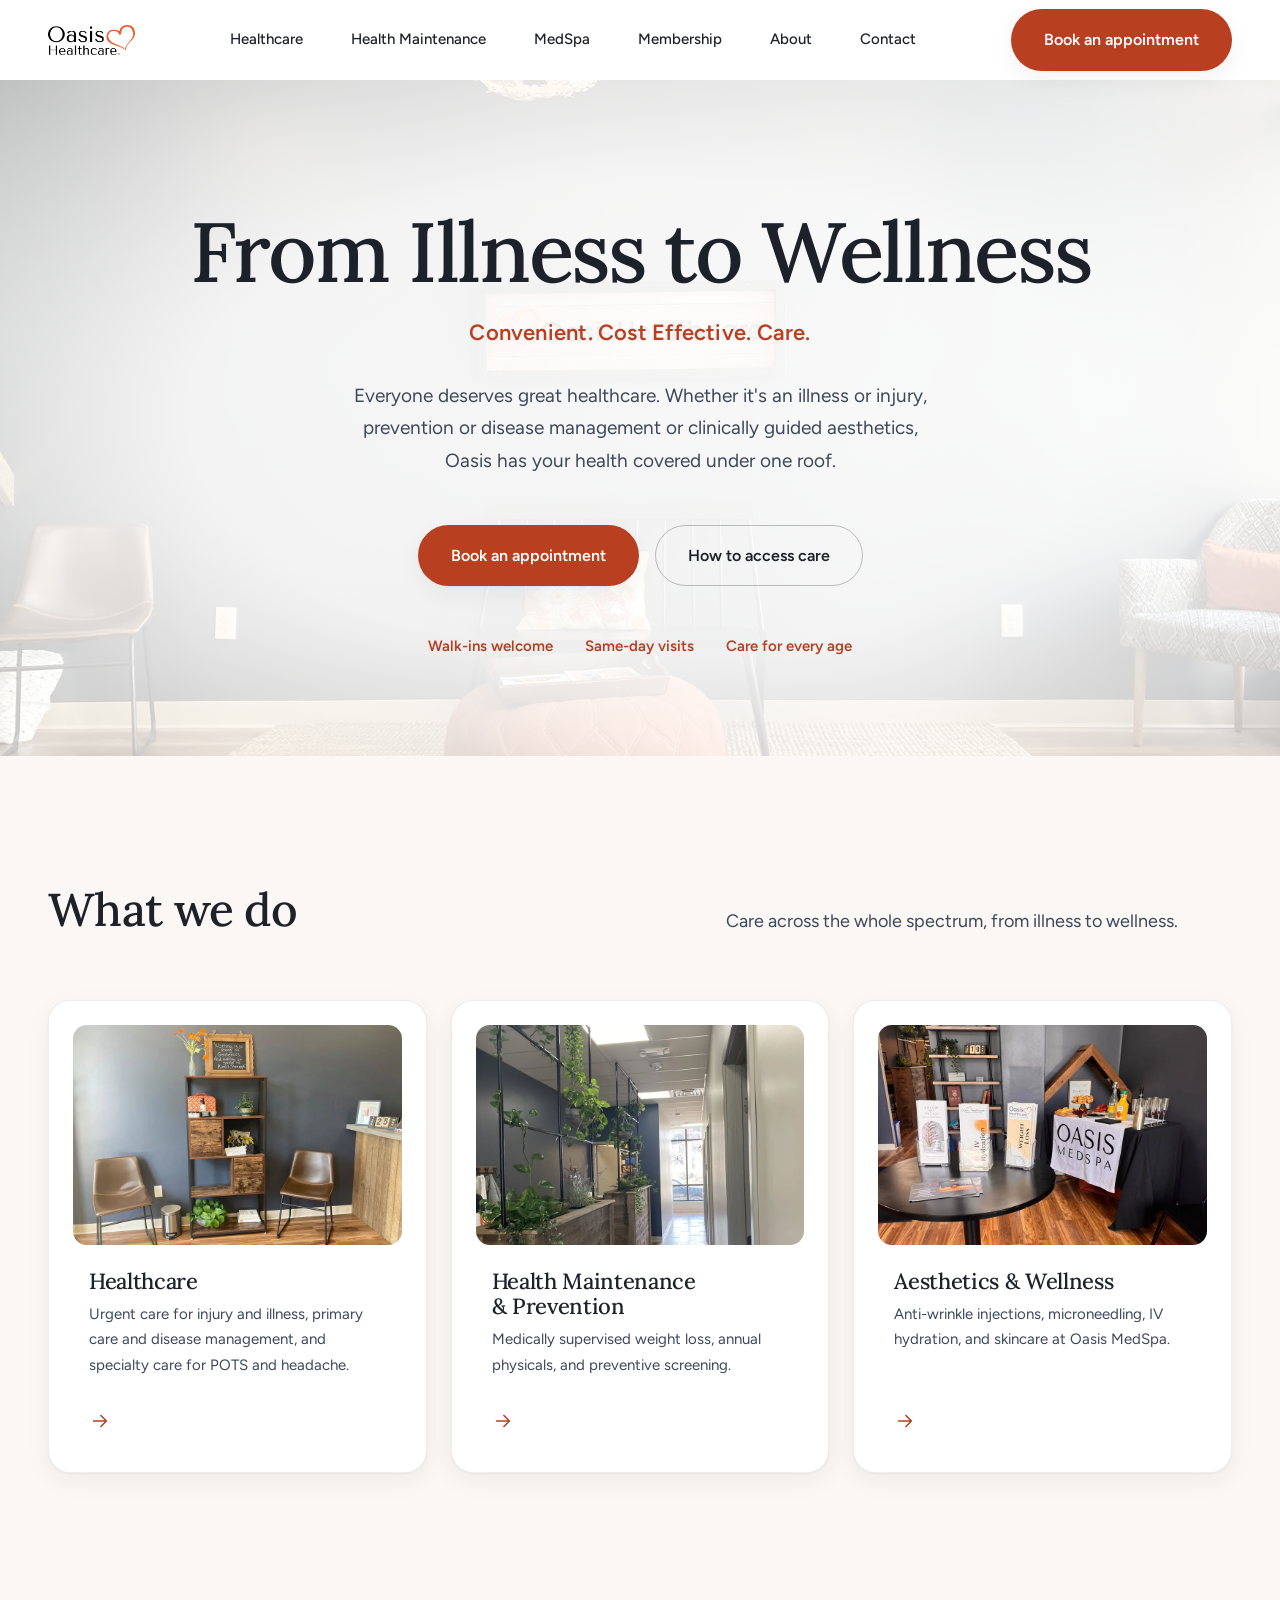
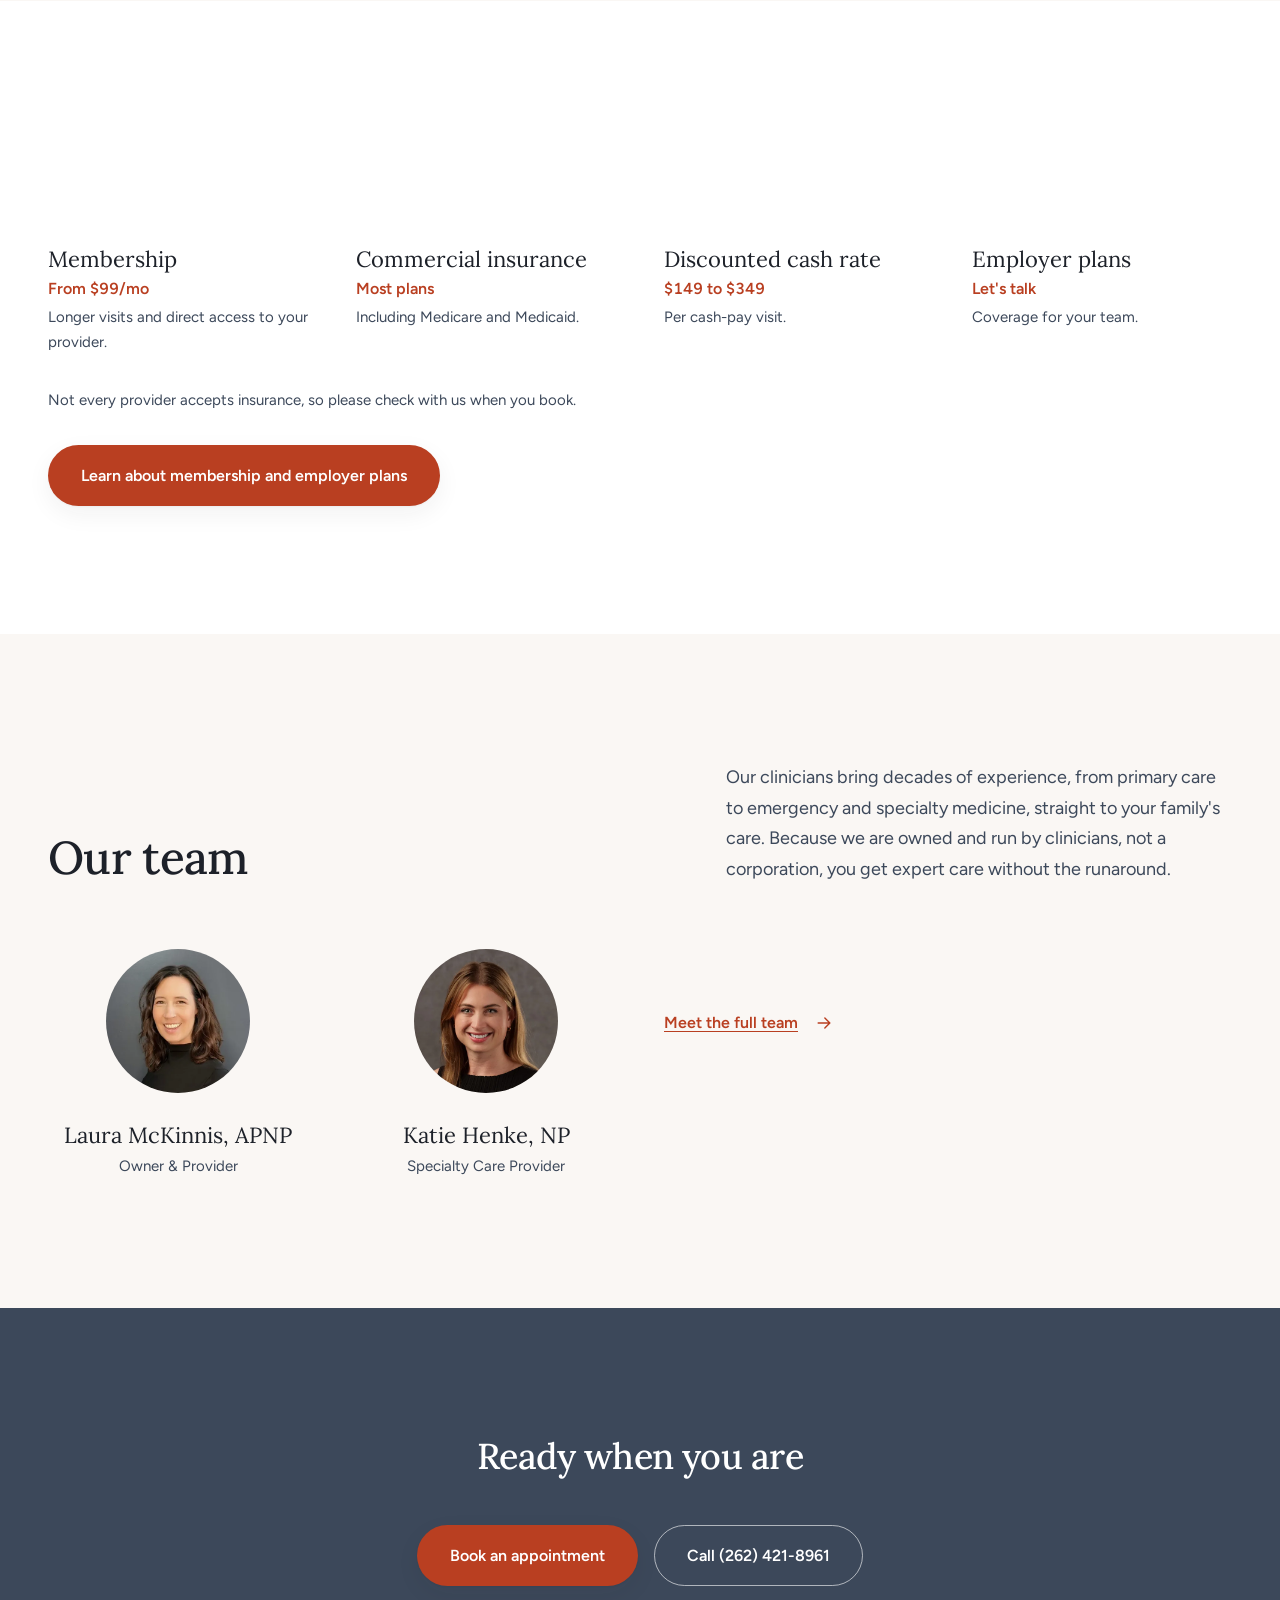
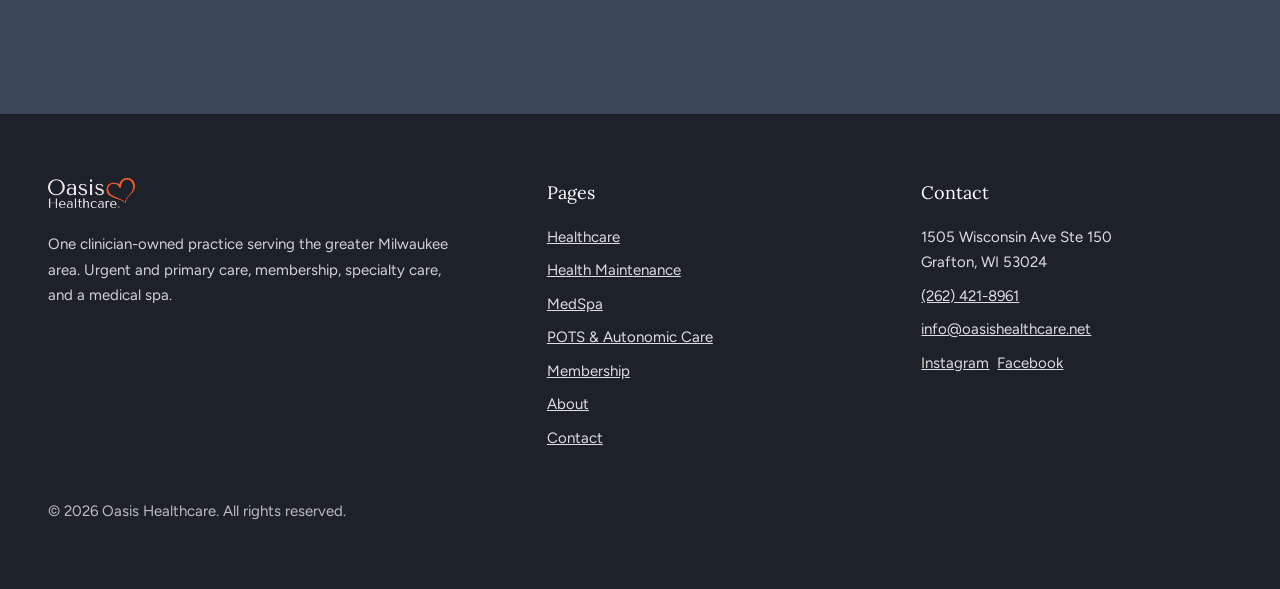
==== commit bb7b1af2: "Capitalize "Illness" and "Wellness" in the homepage H1 Per the client's explicit direction. "From Il" ====
--- a/index.html
+++ b/index.html
@@ -51,7 +51,7 @@
     </div>
     <div class="wrap">
       <div class="hero__content">
-        <h1>From illness to wellness</h1>
+        <h1>From Illness to Wellness</h1>
         <p class="hero__tagline">Convenient. Cost&nbsp;Effective. Care.</p>
         <p class="hero__lede">Everyone deserves great healthcare. Whether it's an illness or injury, prevention or disease management or clinically guided aesthetics, Oasis has your health covered under one roof.</p>
         <div class="hero__actions">
@@ -145,12 +145,12 @@
       </div>
       <div class="team">
         <div class="team__item" data-reveal>
-          <img class="photo photo--person" src="images/web/person-laura.webp" alt="Laura McKinnis, APNP" width="480" height="480" loading="lazy" decoding="async">
+          <a href="https://www.tebra.com/care/provider/laura-mckinnis-np-1497931943"><img class="photo photo--person" src="images/web/person-laura.webp" alt="Laura McKinnis, APNP" width="480" height="480" loading="lazy" decoding="async"></a>
           <div class="team__name">Laura McKinnis, APNP</div>
           <div class="team__role">Owner &amp; Provider</div>
         </div>
         <div class="team__item" data-reveal>
-          <img class="photo photo--person" src="images/web/person-katie.webp" alt="Katie Henke, NP" width="480" height="480" loading="lazy" decoding="async">
+          <a href="pots.html"><img class="photo photo--person" src="images/web/person-katie.webp" alt="Katie Henke, NP" width="480" height="480" loading="lazy" decoding="async"></a>
           <div class="team__name">Katie Henke, NP</div>
           <div class="team__role">Specialty Care Provider</div>
         </div>
--- a/styles.css
+++ b/styles.css
@@ -491,6 +491,7 @@
    still works unchanged if a third person is added back. */
 @media (min-width: 48rem) { .team { grid-template-columns: repeat(auto-fill, minmax(14rem, 1fr)); } }
 .team__item { text-align: center; }
+.team__item > a { display: block; }
 .team__name { font-family: var(--font-display); font-size: var(--text-h4); margin-top: var(--space-3); }
 .team__role { font-size: var(--text-sm); color: var(--color-slate); }
 .section--slate .team__role { color: rgba(255,255,255,0.8); }
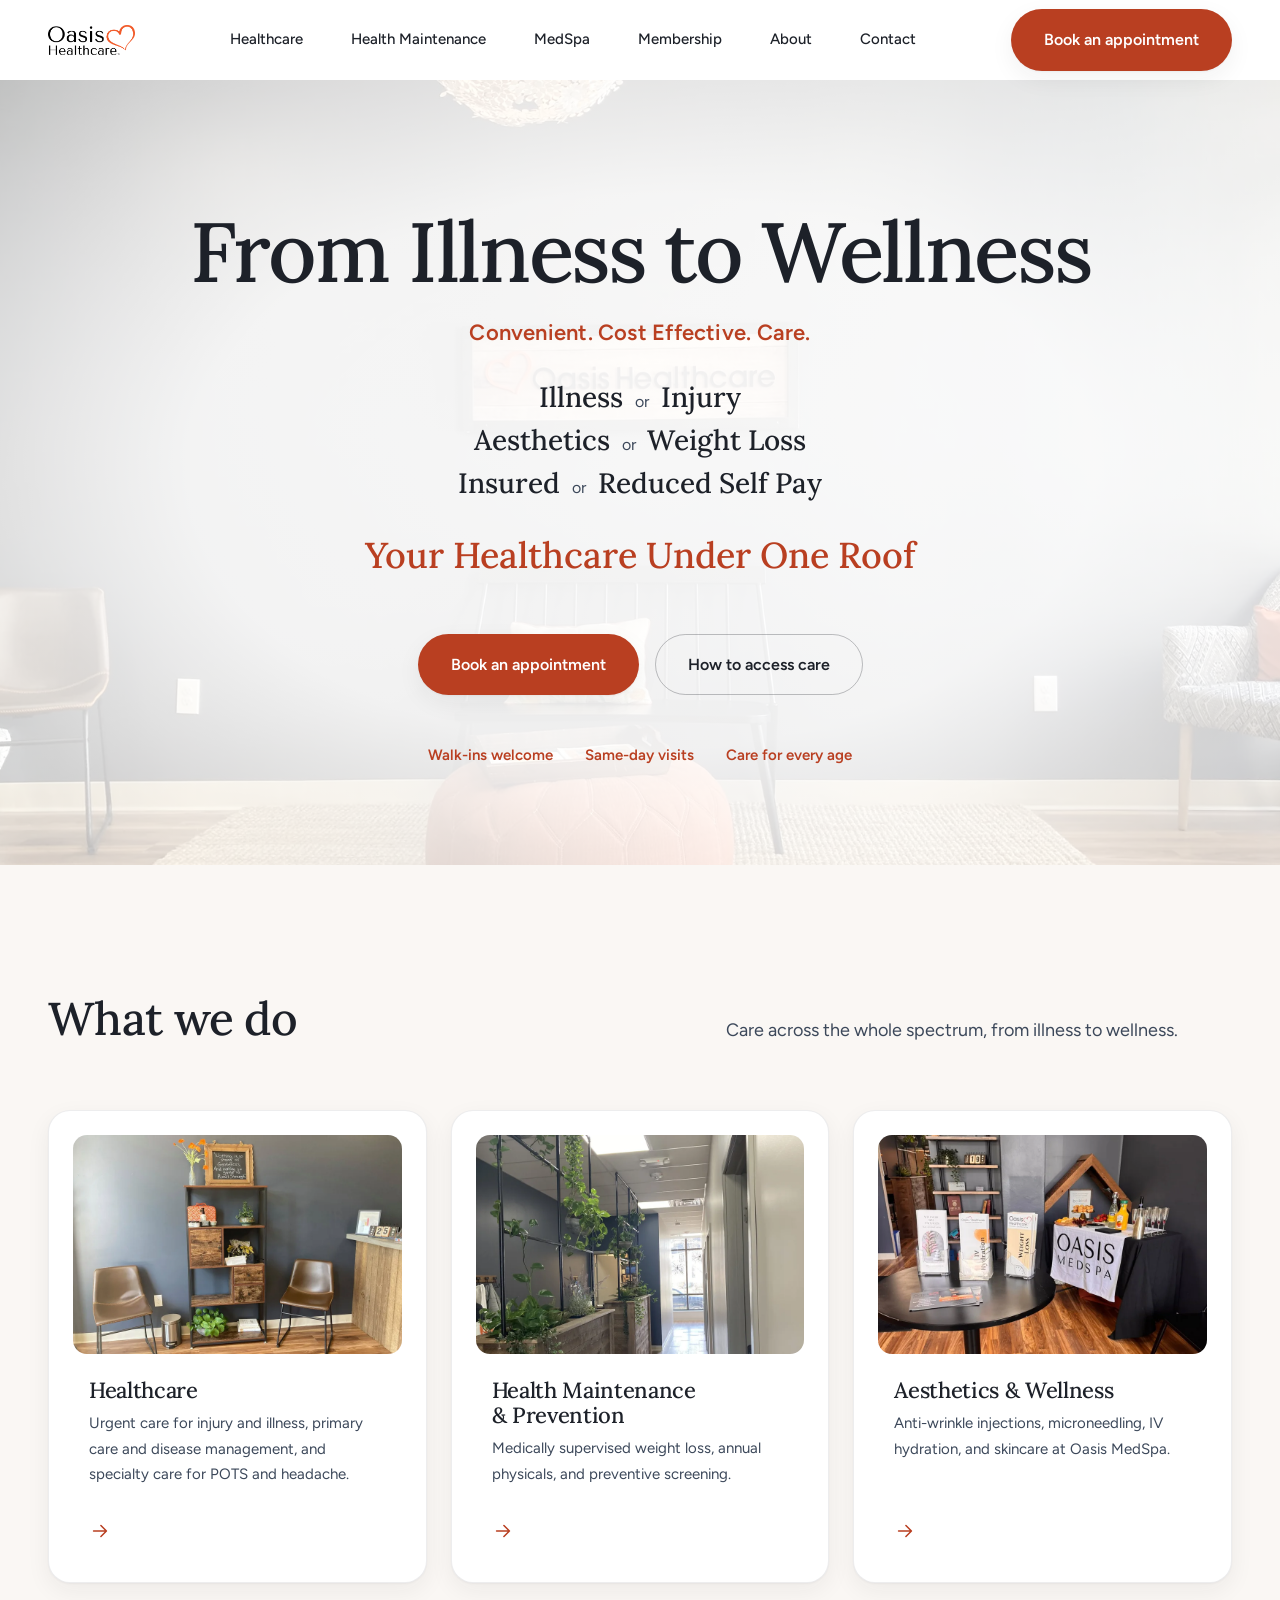
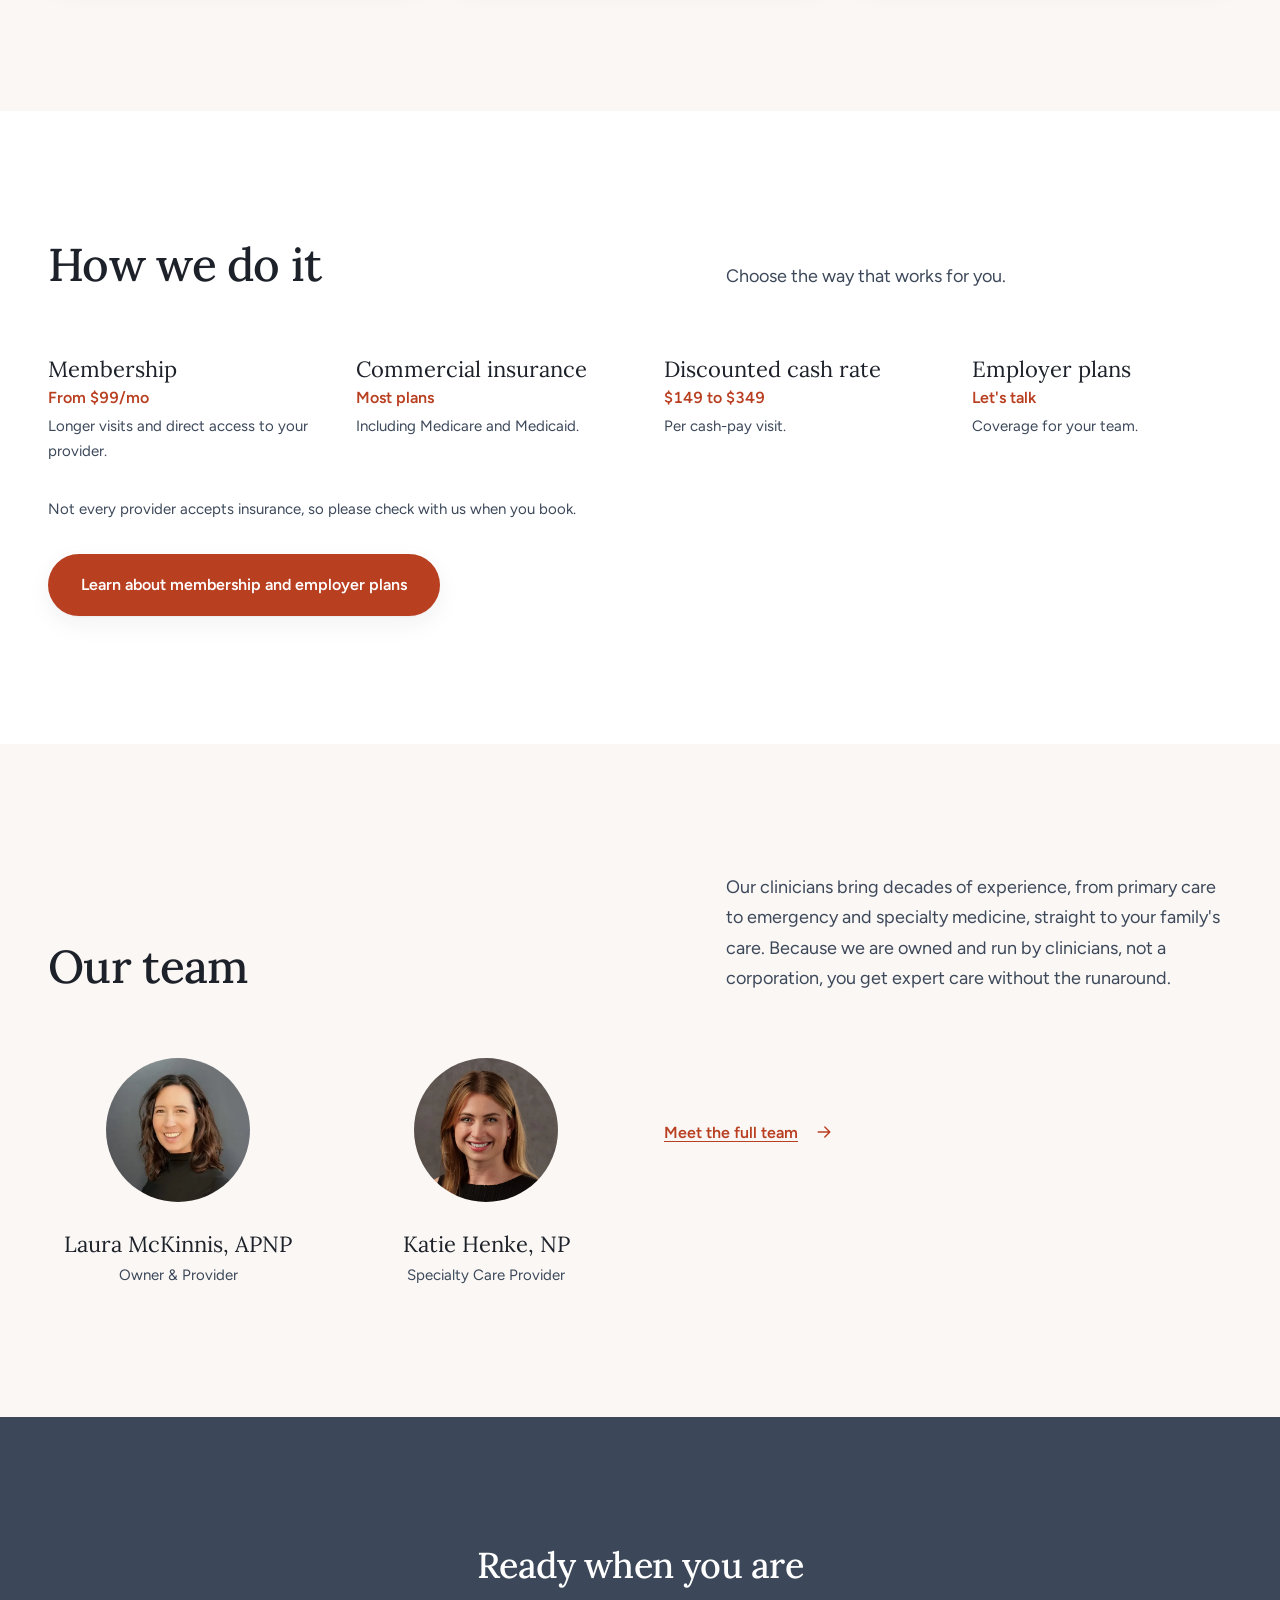
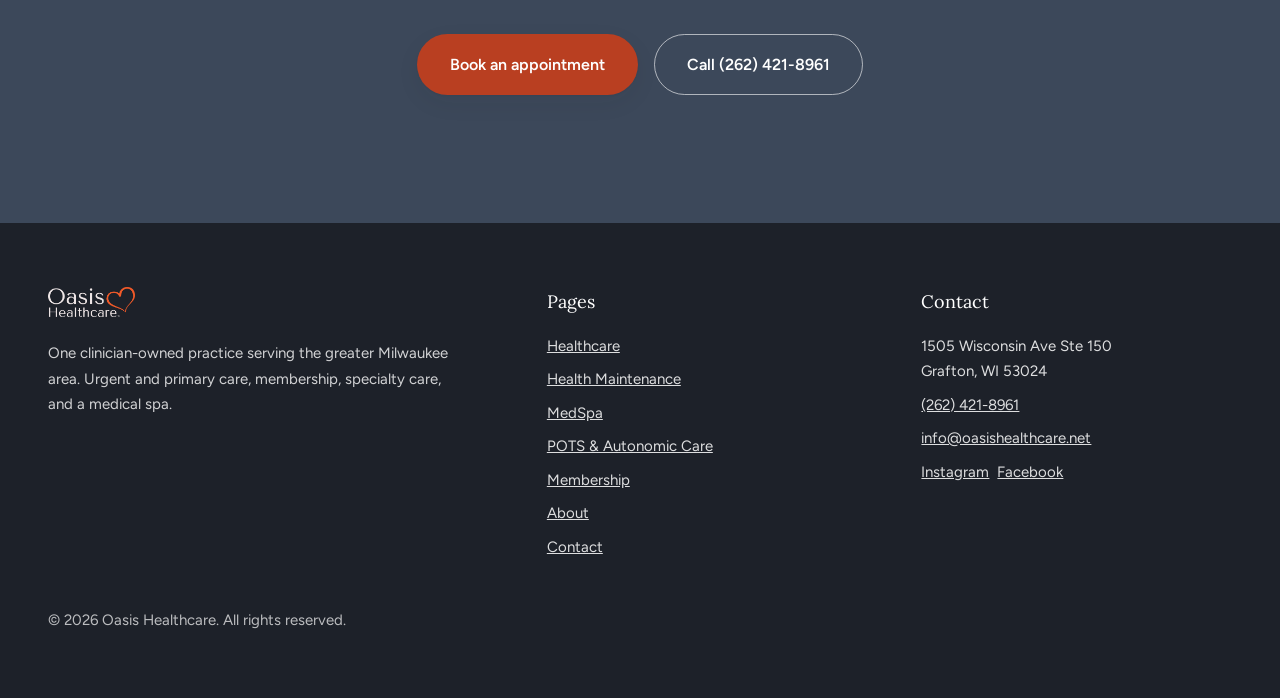
==== commit eae44ccf: "Replace the homepage hero paragraph with the word-pair list Swapped the long-form lede for the four " ====
--- a/index.html
+++ b/index.html
@@ -53,7 +53,12 @@
       <div class="hero__content">
         <h1>From Illness to Wellness</h1>
         <p class="hero__tagline">Convenient. Cost&nbsp;Effective. Care.</p>
-        <p class="hero__lede">Everyone deserves great healthcare. Whether it's an illness or injury, prevention or disease management or clinically guided aesthetics, Oasis has your health covered under one roof.</p>
+        <div class="hero__pairs">
+          <p>Illness <span class="or">or</span> Injury</p>
+          <p>Aesthetics <span class="or">or</span> Weight Loss</p>
+          <p>Insured <span class="or">or</span> Reduced Self Pay</p>
+        </div>
+        <p class="hero__closer">Your Healthcare Under One Roof</p>
         <div class="hero__actions">
           <a class="btn btn--primary" href="contact.html#booking">Book an appointment</a>
           <a class="btn btn--line" href="#access">How to access care</a>
--- a/styles.css
+++ b/styles.css
@@ -236,6 +236,26 @@
 @media (min-width: 30rem) { .hero__tagline { font-size: var(--text-h4); } }
 .hero--centered .hero__tagline { margin-inline: auto; }
 .hero__lede { font-size: var(--text-xl); max-width: 36rem; margin-top: var(--space-4); color: var(--color-slate); }
+
+/* Hero pair list: replaces the lede paragraph with three short "X or Y"
+   lines plus a closing statement, rather than a sentence. The "or" is set
+   in the body face at slate, smaller than its neighbours, so it reads as a
+   quiet connector and the two options carry the visual weight. */
+.hero__pairs { margin-top: var(--space-4); display: flex; flex-direction: column; gap: var(--space-1); }
+.hero__pairs p {
+  font-family: var(--font-display); font-weight: 500;
+  font-size: var(--text-h4); line-height: 1.25; color: var(--color-ink);
+}
+@media (min-width: 30rem) { .hero__pairs p { font-size: var(--text-h3); } }
+.hero__pairs .or {
+  font-family: var(--font-body); font-weight: 400; font-size: var(--text-base);
+  color: var(--color-slate); margin-inline: 0.3em;
+}
+.hero__closer {
+  margin-top: var(--space-3); font-family: var(--font-display); font-weight: 500;
+  font-size: var(--text-h3); color: var(--color-accent-deep);
+}
+@media (min-width: 30rem) { .hero__closer { font-size: var(--text-h2); } }
 .hero__actions { display: flex; flex-wrap: wrap; gap: var(--space-2); margin-top: var(--space-5); }
 .hero__points { display: flex; flex-wrap: wrap; gap: var(--space-2) var(--space-4); margin-top: var(--space-5); font-size: var(--text-sm); font-weight: 600; color: var(--color-accent-deep); }
 
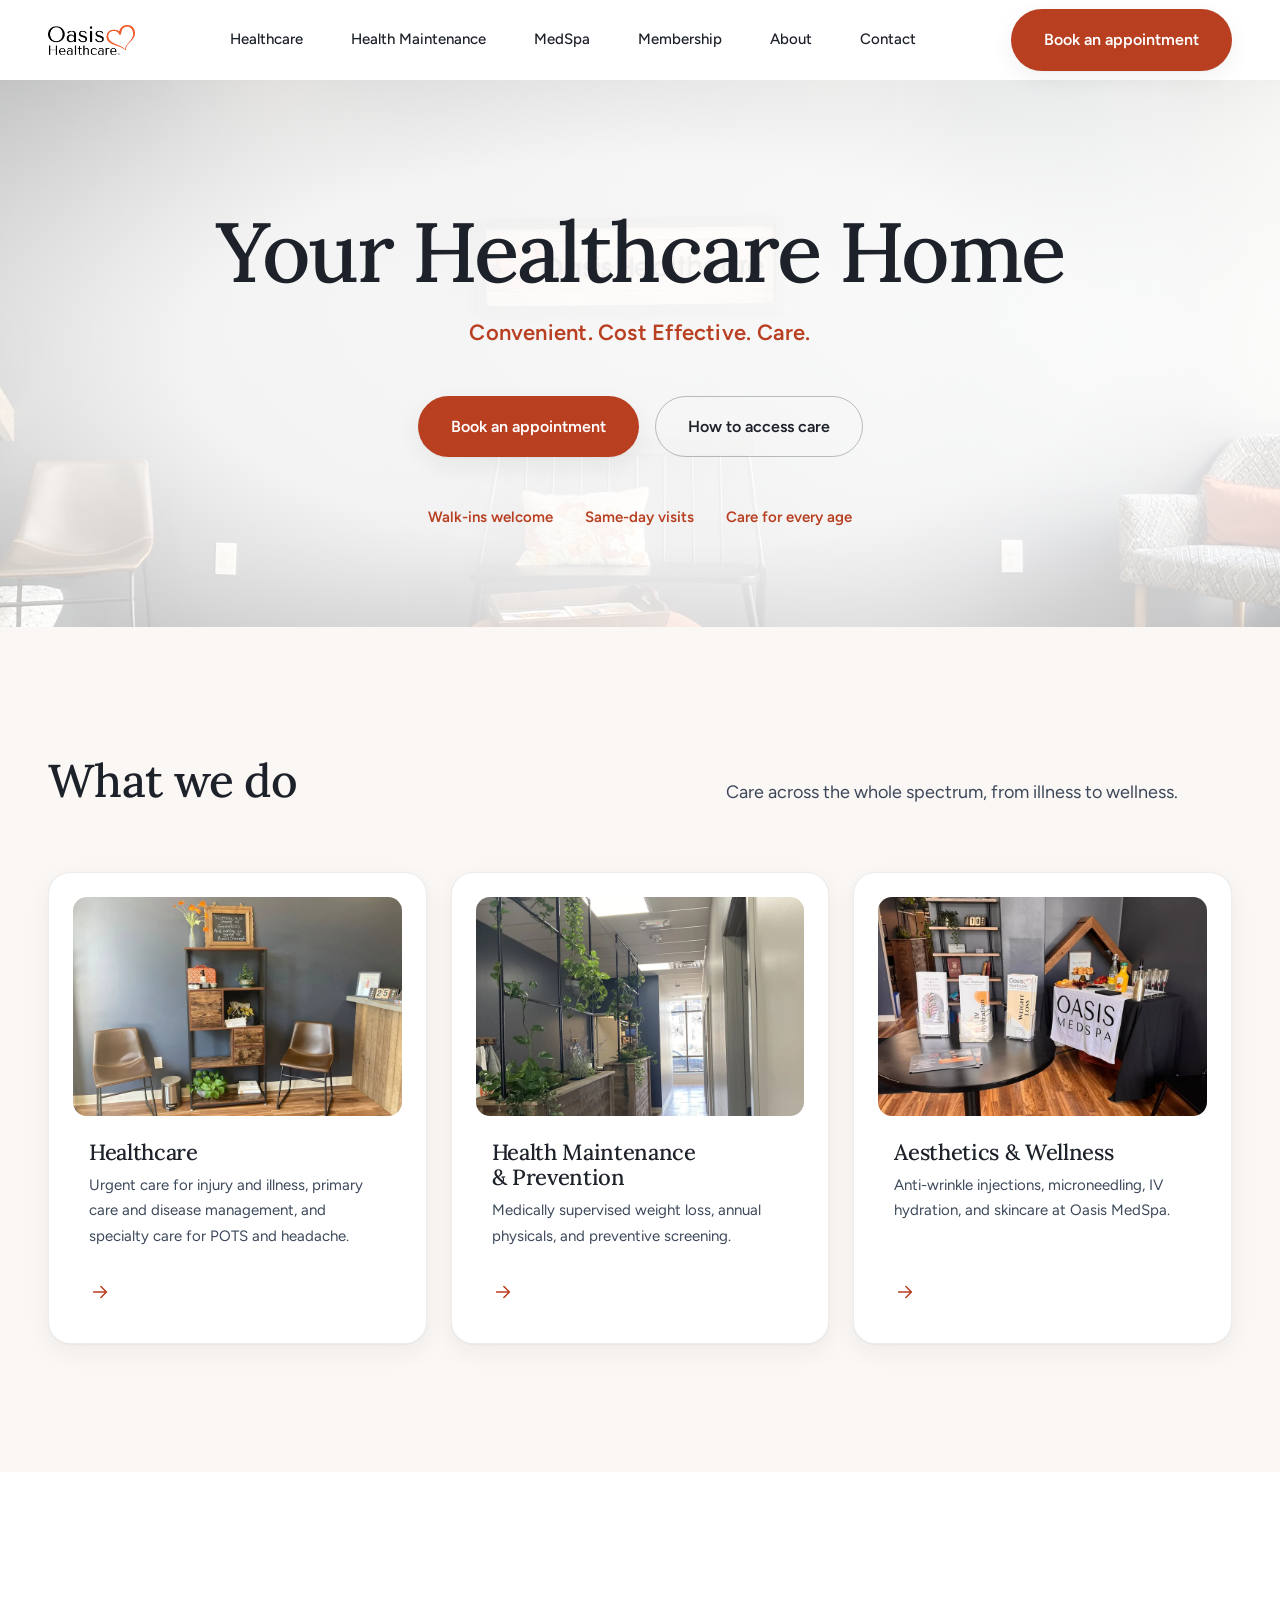
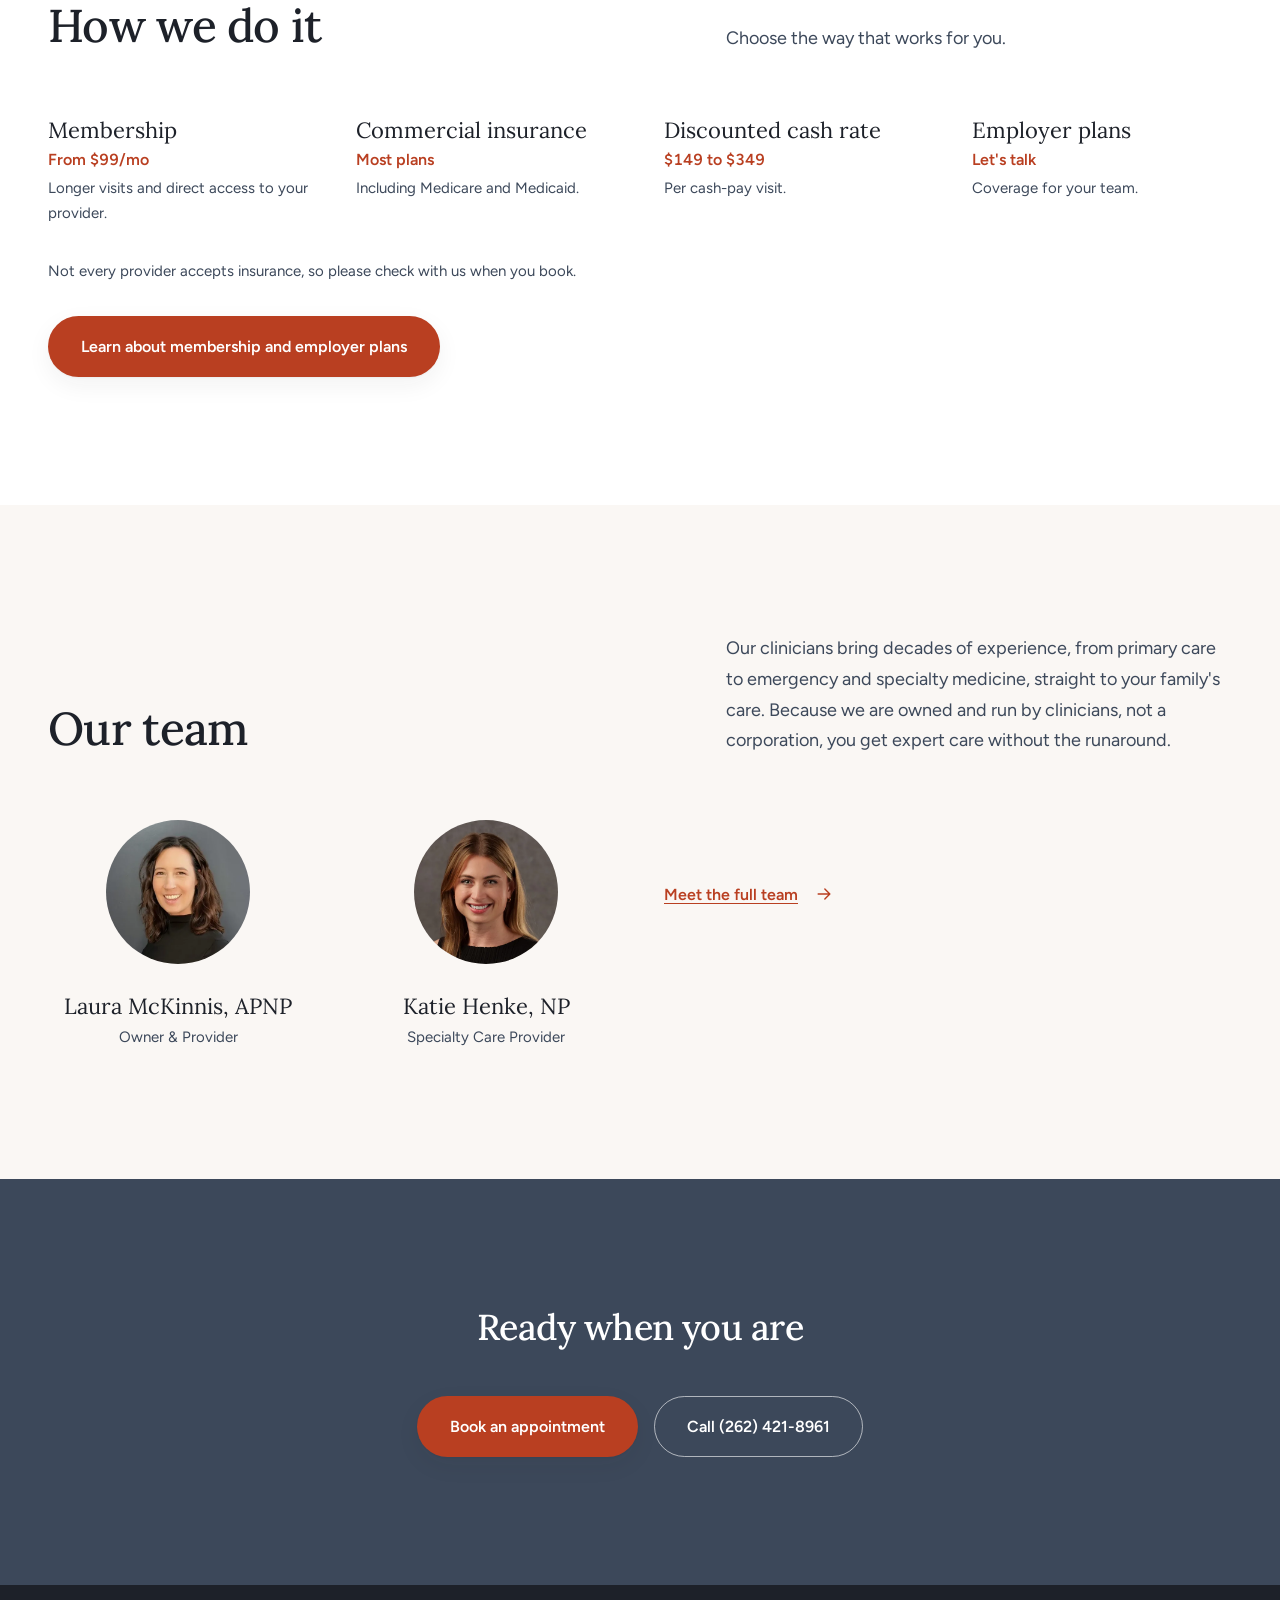
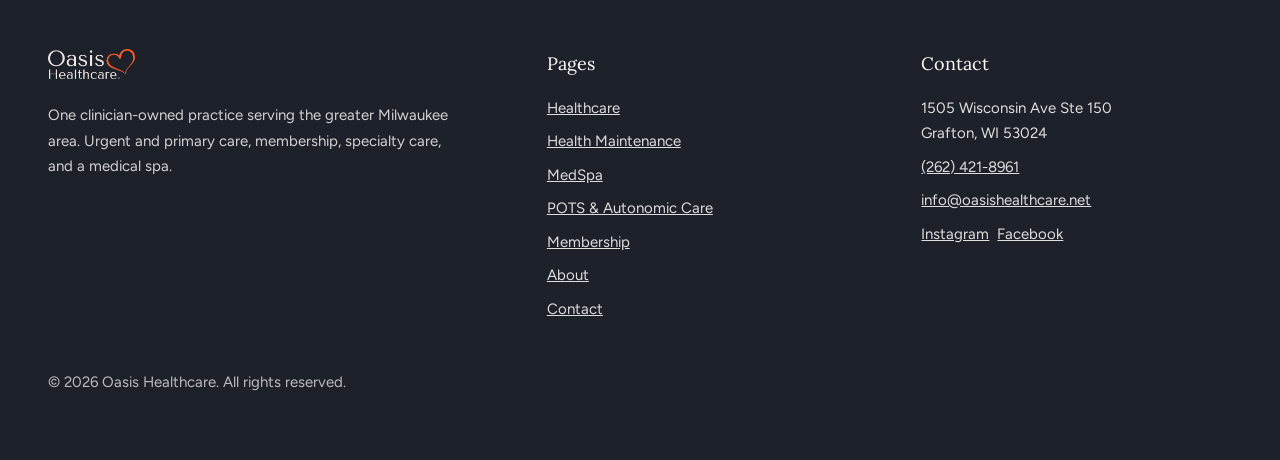
==== commit ff9acf3f: "Cut the hero to headline + tagline only (V3) Replaced "From illness to wellness" as H1 with "Your He" ====
--- a/index.html
+++ b/index.html
@@ -51,14 +51,8 @@
     </div>
     <div class="wrap">
       <div class="hero__content">
-        <h1>From Illness to Wellness</h1>
+        <h1>Your Healthcare Home</h1>
         <p class="hero__tagline">Convenient. Cost&nbsp;Effective. Care.</p>
-        <div class="hero__pairs">
-          <p>Illness <span class="or">or</span> Injury</p>
-          <p>Aesthetics <span class="or">or</span> Weight Loss</p>
-          <p>Insured <span class="or">or</span> Reduced Self Pay</p>
-        </div>
-        <p class="hero__closer">Your Healthcare Under One Roof</p>
         <div class="hero__actions">
           <a class="btn btn--primary" href="contact.html#booking">Book an appointment</a>
           <a class="btn btn--line" href="#access">How to access care</a>
--- a/styles.css
+++ b/styles.css
@@ -237,25 +237,6 @@
 .hero--centered .hero__tagline { margin-inline: auto; }
 .hero__lede { font-size: var(--text-xl); max-width: 36rem; margin-top: var(--space-4); color: var(--color-slate); }
 
-/* Hero pair list: replaces the lede paragraph with three short "X or Y"
-   lines plus a closing statement, rather than a sentence. The "or" is set
-   in the body face at slate, smaller than its neighbours, so it reads as a
-   quiet connector and the two options carry the visual weight. */
-.hero__pairs { margin-top: var(--space-4); display: flex; flex-direction: column; gap: var(--space-1); }
-.hero__pairs p {
-  font-family: var(--font-display); font-weight: 500;
-  font-size: var(--text-h4); line-height: 1.25; color: var(--color-ink);
-}
-@media (min-width: 30rem) { .hero__pairs p { font-size: var(--text-h3); } }
-.hero__pairs .or {
-  font-family: var(--font-body); font-weight: 400; font-size: var(--text-base);
-  color: var(--color-slate); margin-inline: 0.3em;
-}
-.hero__closer {
-  margin-top: var(--space-3); font-family: var(--font-display); font-weight: 500;
-  font-size: var(--text-h3); color: var(--color-accent-deep);
-}
-@media (min-width: 30rem) { .hero__closer { font-size: var(--text-h2); } }
 .hero__actions { display: flex; flex-wrap: wrap; gap: var(--space-2); margin-top: var(--space-5); }
 .hero__points { display: flex; flex-wrap: wrap; gap: var(--space-2) var(--space-4); margin-top: var(--space-5); font-size: var(--text-sm); font-weight: 600; color: var(--color-accent-deep); }
 
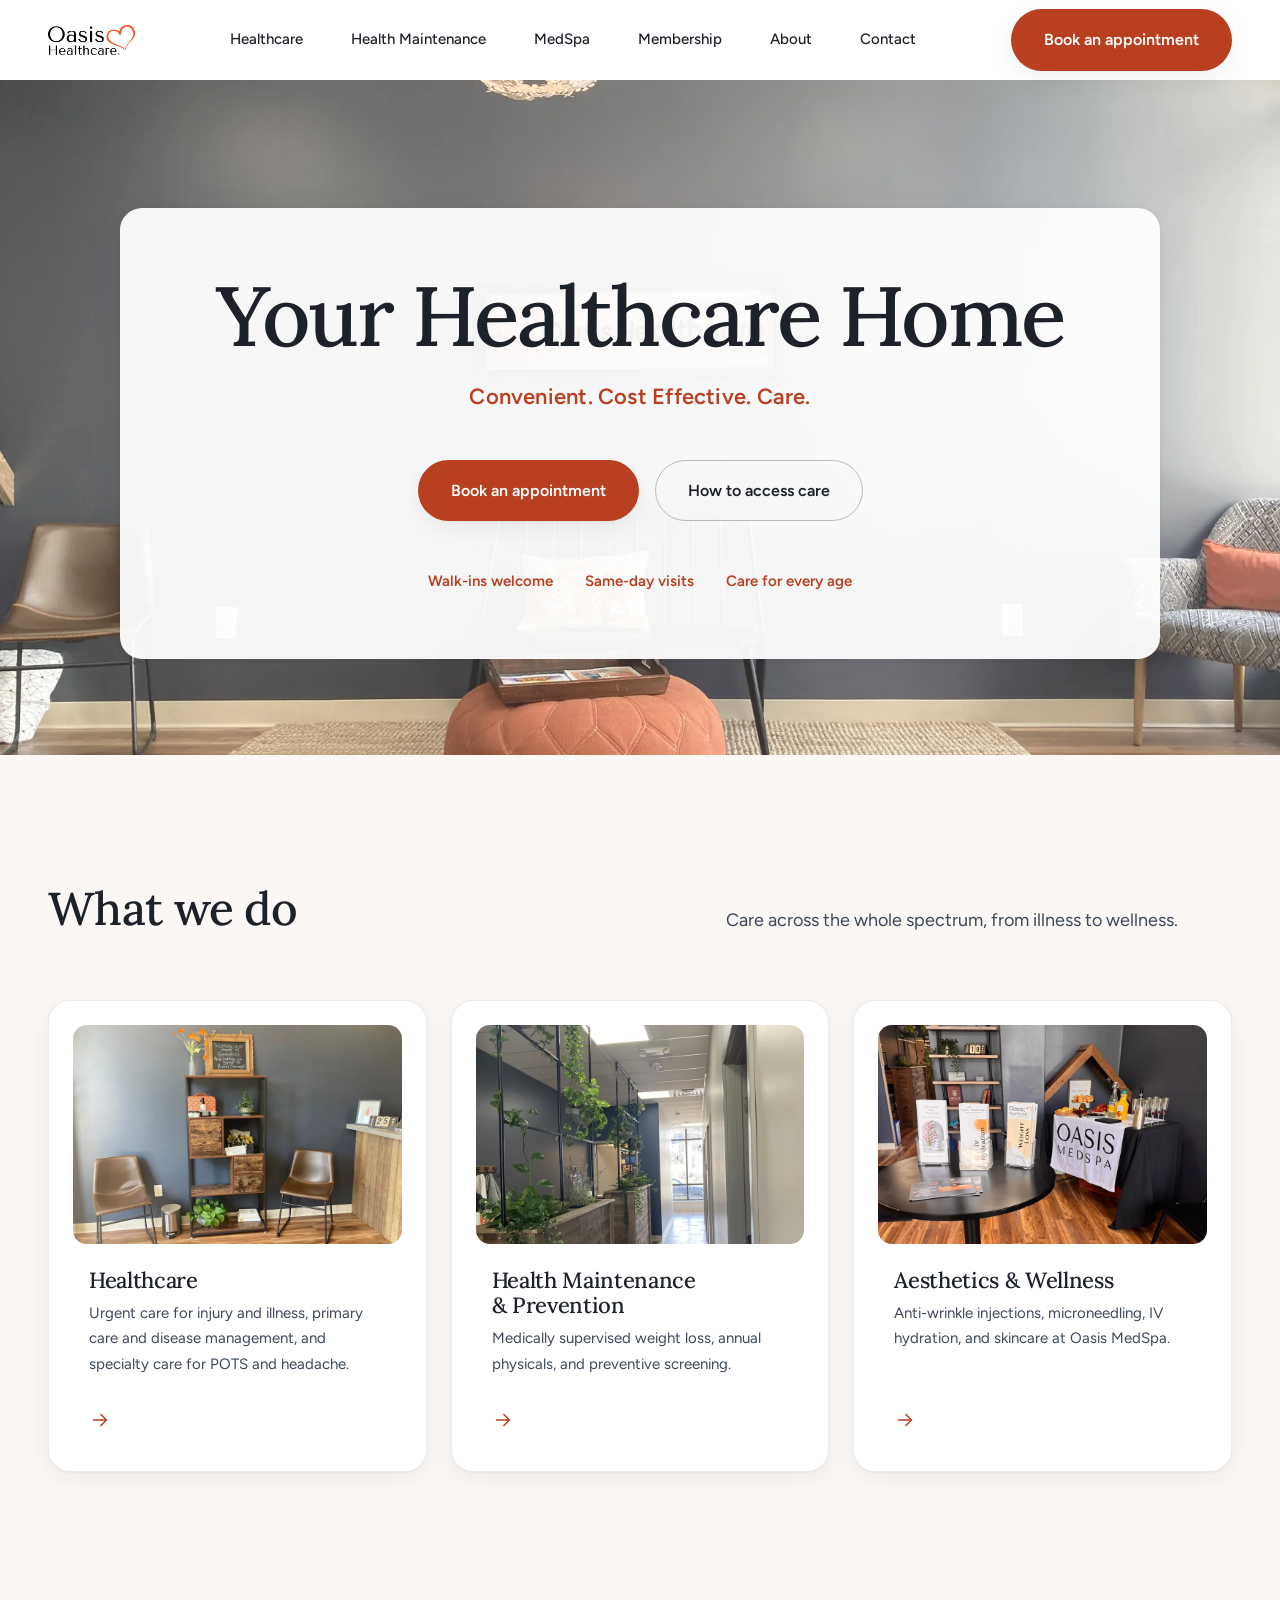
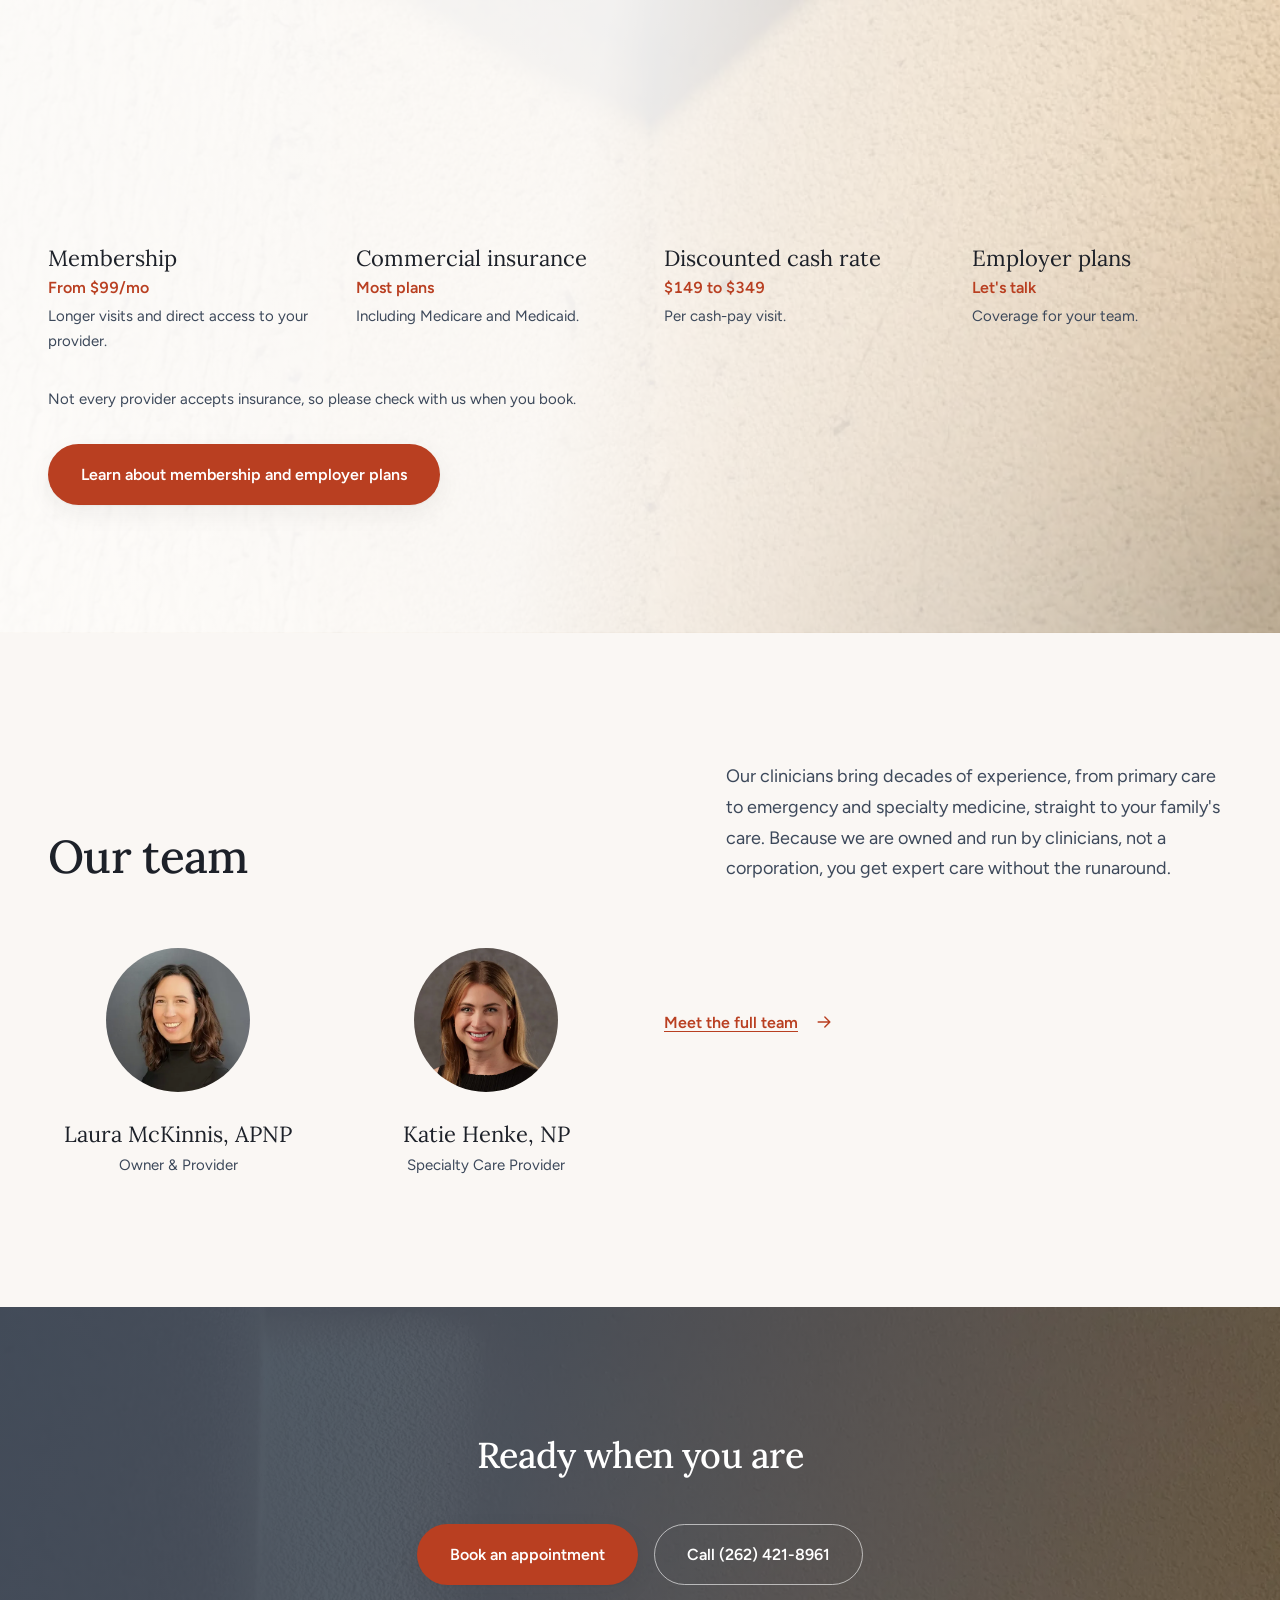
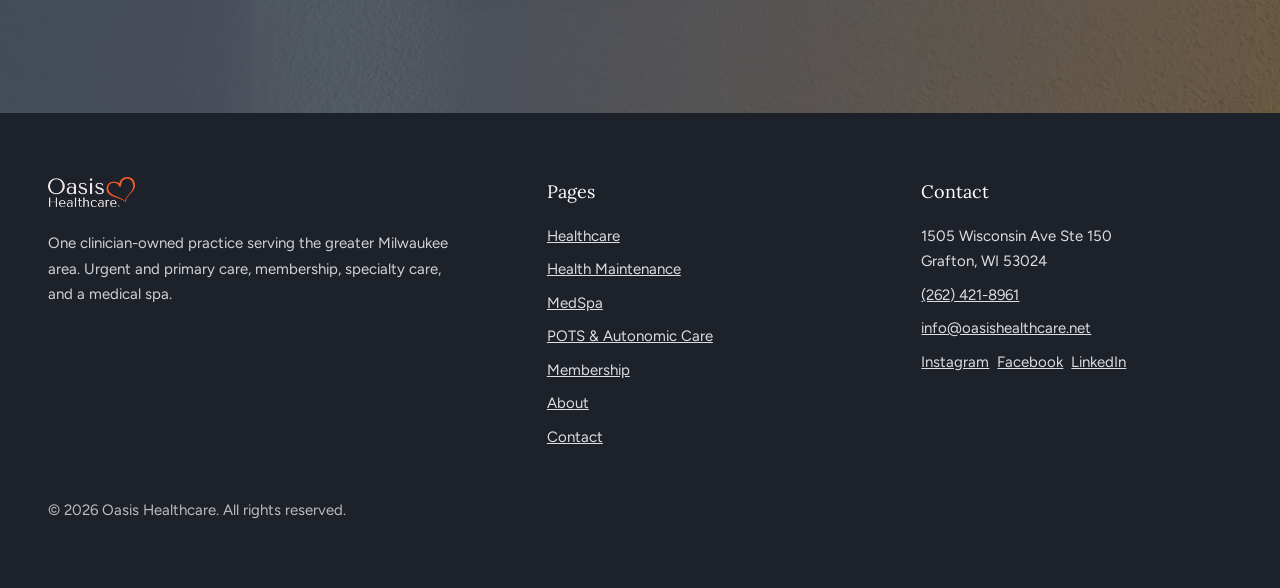
==== commit e042bc77: "Add the LinkedIn company page to the footer social links Follows the existing Instagram/Facebook pat" ====
--- a/index.html
+++ b/index.html
@@ -198,7 +198,7 @@
           <li>1505 Wisconsin Ave Ste 150<br>Grafton, WI 53024</li>
           <li><a href="tel:+12624218961">(262) 421-8961</a></li>
           <li><a href="mailto:info@oasishealthcare.net">info@oasishealthcare.net</a></li>
-          <li><a href="https://www.instagram.com/oasis.healthcare/">Instagram</a>&nbsp; <a href="https://www.facebook.com/OASISHEALTHCARE.hereforyou/">Facebook</a></li>
+          <li><a href="https://www.instagram.com/oasis.healthcare/">Instagram</a>&nbsp; <a href="https://www.facebook.com/OASISHEALTHCARE.hereforyou/">Facebook</a>&nbsp; <a href="https://www.linkedin.com/company/oasis-healthcare-management-llc/about/">LinkedIn</a></li>
         </ul>
       </div>
     </div>
--- a/styles.css
+++ b/styles.css
@@ -203,22 +203,38 @@
    lede keeps its own 36rem measure below, so widening this only frees the
    headline. Longest H1 on the site needs 971px; 68rem is 1088px. */
 .hero__content { position: relative; z-index: 2; max-width: 68rem; }
-/* Centered variant. The default scrim is weighted left because the text sits
-   left; once the text is centred the protection has to move with it, so this
-   swaps to a radial that is strongest through the middle and lets the photo
-   read at the edges where nothing sits. Centre stays at 0.93+, which holds
-   accent-deep at 4.73:1 worst-case over a near-black photo. */
-.hero--centered .hero__content { margin-inline: auto; text-align: center; }
+/* Centered variant. Rather than a full-hero scrim, the photo shows through
+   everywhere and a single bounded card sits behind the text column, so the
+   room and the wall sign stay visible instead of being washed out edge to
+   edge. The card alone carries the contrast requirement now, so it keeps the
+   same 0.94 a full scrim needed: over a worst-case near-black pixel in this
+   photo, accent-deep drops below the 4.5:1 AA floor below that opacity
+   (measured against the actual rendered hero, not guessed). The wash outside
+   the card is just a light unifying tint, not a contrast surface. */
+.hero--centered .hero__media::after { background: rgba(255,255,255,0.15); }
+/* width:100% below 48rem, not fit-content: the tagline's one-line requirement
+   (see the hero__tagline comment above) depends on the full measure of
+   .wrap. Stealing width for card padding on a narrow screen reflows "Care."
+   onto its own line, exactly the break that comment documents fixing. The
+   card only hugs the text once there is width to spare. */
+.hero--centered .hero__content {
+  width: 100%;
+  margin-inline: auto;
+  text-align: center;
+  background: rgba(255,255,255,0.94);
+  border-radius: var(--radius-lg);
+  padding: var(--space-4) var(--space-2);
+  box-shadow: var(--shadow-overlay);
+}
+@media (min-width: 48rem) {
+  .hero--centered .hero__content {
+    width: fit-content;
+    max-width: 100%;
+    padding: var(--space-6) var(--space-7);
+  }
+}
 .hero--centered .hero__lede { margin-inline: auto; }
 .hero--centered .hero__actions, .hero--centered .hero__points { justify-content: center; }
-@media (min-width: 56rem) {
-  .hero--centered .hero__media::after {
-    background: radial-gradient(ellipse at center,
-      rgba(255,255,255,0.95) 0%,
-      rgba(255,255,255,0.93) 50%,
-      rgba(255,255,255,0.70) 100%);
-  }
-}
 .hero h1 { font-size: var(--text-h1); }
 @media (min-width: 48rem) { .hero h1 { font-size: var(--text-h1-lg); } }
 @media (min-width: 72rem) { .hero--photo h1 { font-size: var(--text-h1-xl); } }
@@ -302,14 +318,21 @@
   border-radius: var(--radius-md);
 }
 .photo--card { aspect-ratio: 3 / 2; }
+/* Square crop for a card-media header built from a 1:1 headshot source
+   (bio cards). Same slot .photo--card fills for the 3:2 homepage service
+   photos, different aspect, so a portrait headshot isn't stretched. */
+.photo--card-square { aspect-ratio: 1; }
 .photo--wide { aspect-ratio: 16 / 9; border-radius: var(--radius-lg); }
+/* A supporting photo standing alone in its own section (not paired with
+   text in a .split, not one of several in a grid) reads as a hero at full
+   .wrap width. This caps it well short of that and adds a card-style
+   shadow, so it sits like a deliberately placed inset image instead of a
+   stretched, oversized one. */
+.photo--support { max-width: 30rem; margin-inline: auto; box-shadow: var(--shadow-raised); }
 .photo--person { aspect-ratio: 1; width: 9rem; border-radius: 50%; margin-inline: auto; }
 /* Square-source portraits in a split column. Do NOT use .photo--wide here: the
    sources are 1:1, so a 16/9 crop takes the top of the head off. */
 .photo--portrait { aspect-ratio: 1; max-width: 22rem; border-radius: var(--radius-lg); }
-/* Headshot inside a left-aligned bio card. .photo--person centres itself, which
-   reads wrong above ranged-left text, so this one keeps its left edge. */
-.photo--avatar { aspect-ratio: 1; width: 5.5rem; border-radius: 50%; margin-bottom: var(--space-3); }
 
 /* ---------------------------------------------------------------------
    Grids
@@ -589,3 +612,110 @@
   transition: top var(--dur-fast) var(--ease-out);
 }
 .skip-link:focus { top: var(--space-2); }
+
+/* ---------------------------------------------------------------------
+   Page hero photography.
+   .hero__photo hard-codes hero-clinic.webp, so each interior page points at
+   its own file with a modifier rather than re-declaring the block. The scrim
+   above is untouched: the left-weighted gradient already protects the text
+   zone at the measured 0.94 and still lets the right third of each photo
+   read, which is where every photo below carries its subject.
+   Free Unsplash photography except contact, which is the practice's own
+   storefront. Provenance is in CREDITS.md.
+--------------------------------------------------------------------- */
+.hero__photo--healthcare { background-image: url("images/web/hero-healthcare.webp"); }
+.hero__photo--prevention { background-image: url("images/web/hero-prevention.webp"); }
+.hero__photo--medspa     { background-image: url("images/web/hero-medspa.webp"); }
+.hero__photo--membership { background-image: url("images/web/hero-membership.webp"); }
+.hero__photo--about      { background-image: url("images/web/hero-about.webp"); }
+.hero__photo--pots       { background-image: url("images/web/hero-pots.webp"); }
+.hero__photo--contact    { background-image: url("images/web/wide-exterior.webp"); }
+
+/* Two photos carry their subject low in the frame and lose it when the band
+   crops on a short viewport, so the focal point moves up rather than the
+   crop changing. Contact sits high instead: the suite number and the logo
+   decal are in the upper half of the storefront shot and are the whole
+   reason for using it. */
+.hero__photo--prevention { background-position: 50% 38%; }
+.hero__photo--about      { background-position: 50% 62%; }
+.hero__photo--contact    { background-position: 50% 30%; }
+/* MedSpa anchors to the bottom because all of its content is the fabric
+   pooling on the floor. Its file is also cut taller than the others, to
+   2.2:1, so it matches what this hero actually renders. See the note above
+   its line in scripts/fetch-photos.sh. */
+.hero__photo--medspa     { background-position: 50% 100%; }
+
+/* ---------------------------------------------------------------------
+   Section band photography.
+   These three bands were carrying no image and the most open space on the
+   site: the slate call-to-action repeats on all eight pages at 408-454px
+   tall for as little as 58 characters. No media layer is added, because
+   each band's content already sits inside .wrap, so a layered background on
+   the section is enough and nothing needs restacking.
+   Each wash keeps the band's own colour as the base layer, so if an image
+   is ever removed the section degrades to exactly what it is today.
+--------------------------------------------------------------------- */
+.section--slate {
+  position: relative;
+  background-color: var(--color-slate);
+  background-image:
+    linear-gradient(100deg,
+      rgba(60,72,90,0.93) 0%,
+      rgba(60,72,90,0.86) 40%,
+      rgba(60,72,90,0.58) 78%,
+      rgba(60,72,90,0.42) 100%),
+    url("images/web/band-cta.webp");
+  background-size: cover, cover;
+  background-position: 50% 50%, 50% 50%;
+  background-repeat: no-repeat, no-repeat;
+}
+
+#access {
+  position: relative;
+  background-image:
+    linear-gradient(100deg,
+      rgba(255,255,255,0.96) 0%,
+      rgba(255,255,255,0.94) 44%,
+      rgba(255,255,255,0.70) 78%,
+      rgba(255,255,255,0.48) 100%),
+    url("images/web/band-access.webp");
+  background-size: cover, cover;
+  background-position: 50% 50%, 50% 50%;
+  background-repeat: no-repeat, no-repeat;
+}
+
+#hours {
+  position: relative;
+  background-image:
+    linear-gradient(100deg,
+      rgba(250,247,244,0.96) 0%,
+      rgba(250,247,244,0.94) 44%,
+      rgba(250,247,244,0.68) 78%,
+      rgba(250,247,244,0.44) 100%),
+    url("images/web/band-hours.webp");
+  background-size: cover, cover;
+  background-position: 50% 50%, 50% 50%;
+  background-repeat: no-repeat, no-repeat;
+}
+
+/* Below 56rem the copy fills the full width, so a directional wash leaves the
+   last lines sitting on open photo. Each band flattens to a near-solid
+   vertical fade, matching what .hero__media::after already does at this
+   width. */
+@media (max-width: 55.999rem) {
+  .section--slate {
+    background-image:
+      linear-gradient(180deg, rgba(60,72,90,0.94) 0%, rgba(60,72,90,0.84) 100%),
+      url("images/web/band-cta.webp");
+  }
+  #access {
+    background-image:
+      linear-gradient(180deg, rgba(255,255,255,0.95) 0%, rgba(255,255,255,0.88) 100%),
+      url("images/web/band-access.webp");
+  }
+  #hours {
+    background-image:
+      linear-gradient(180deg, rgba(250,247,244,0.95) 0%, rgba(250,247,244,0.88) 100%),
+      url("images/web/band-hours.webp");
+  }
+}
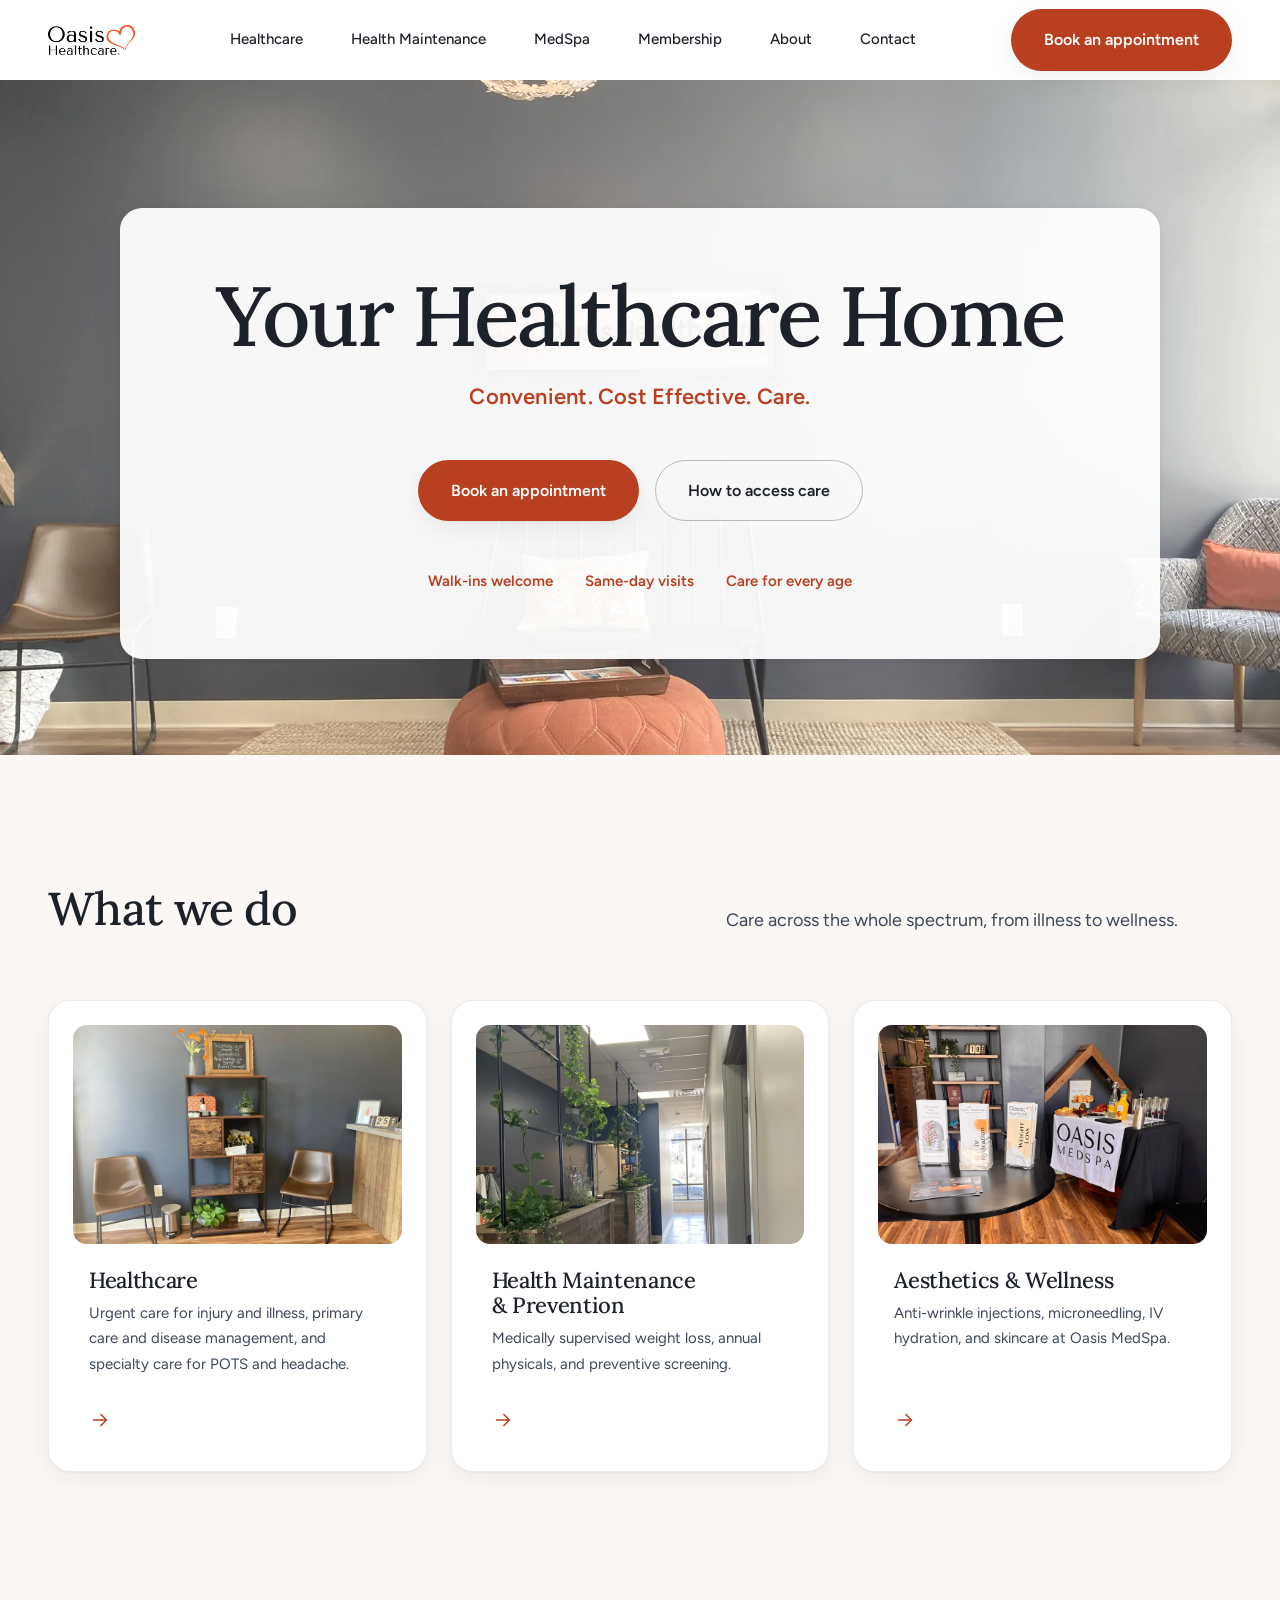
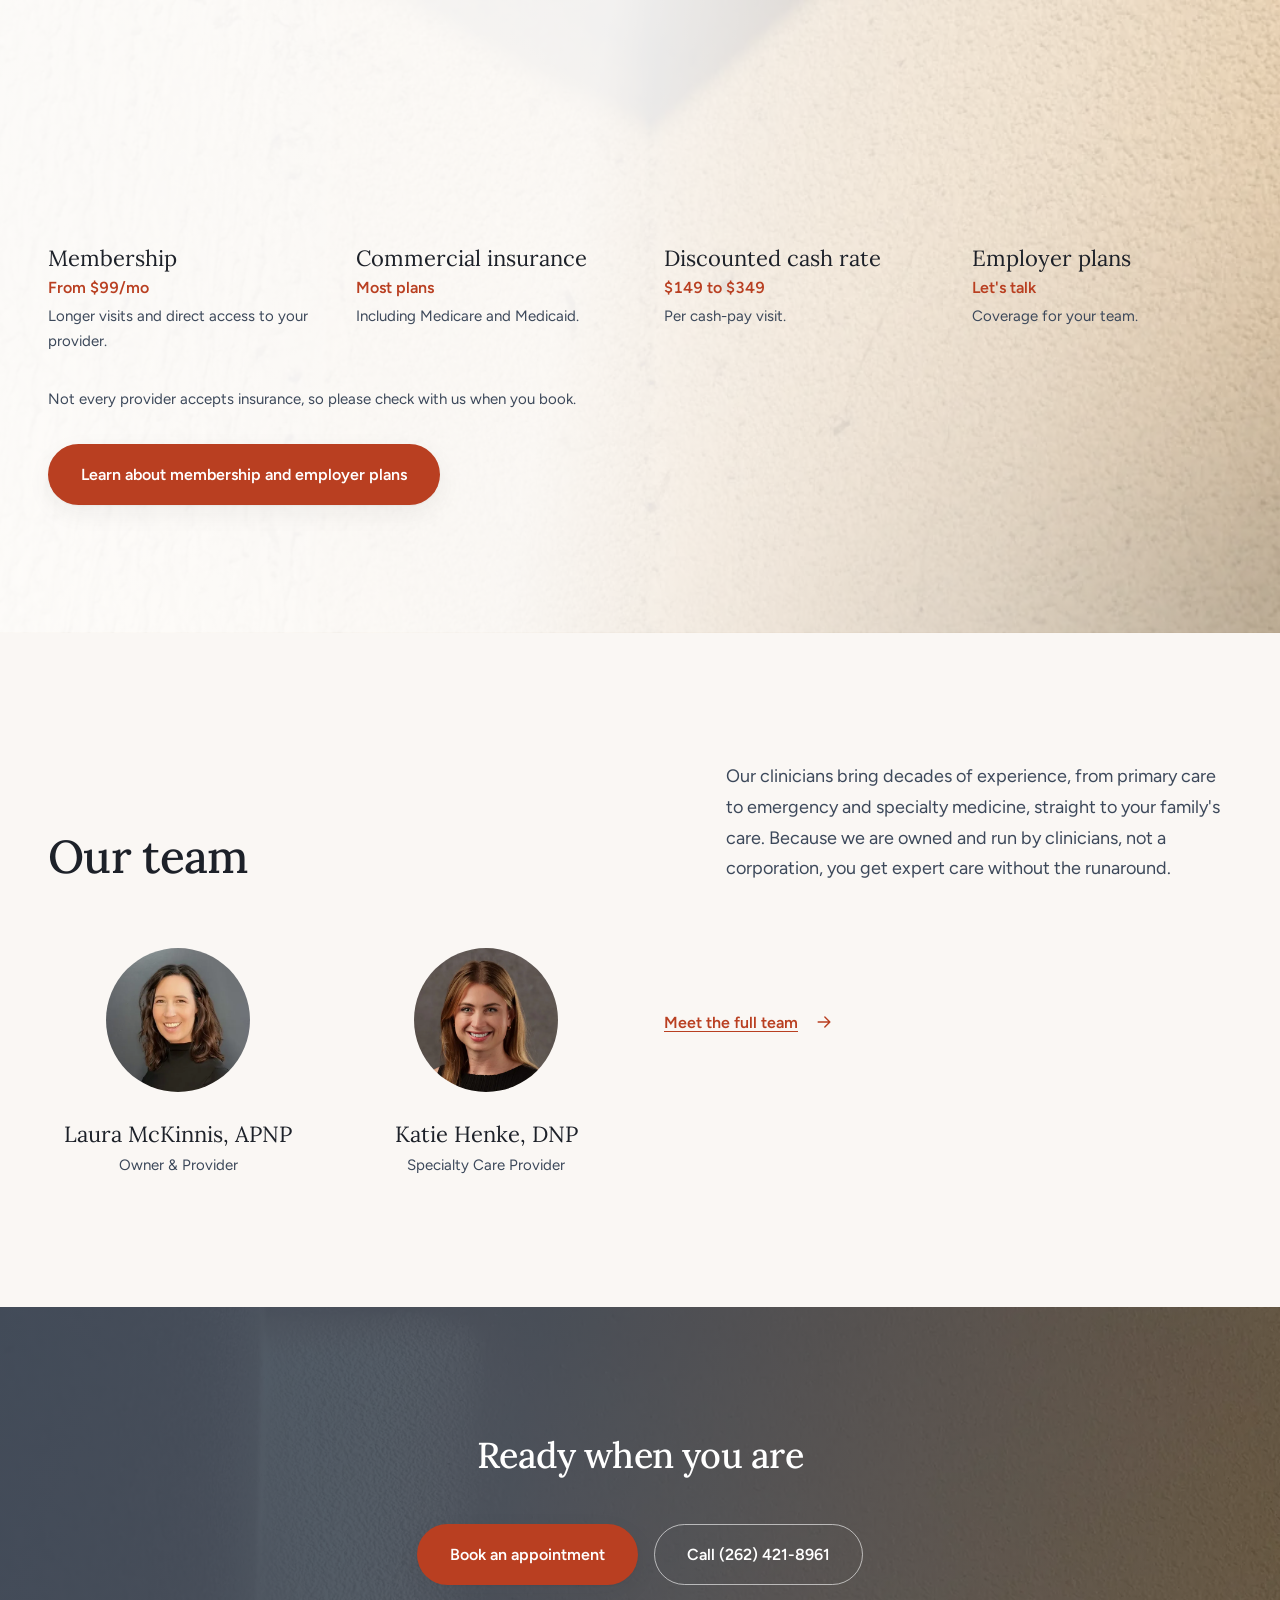
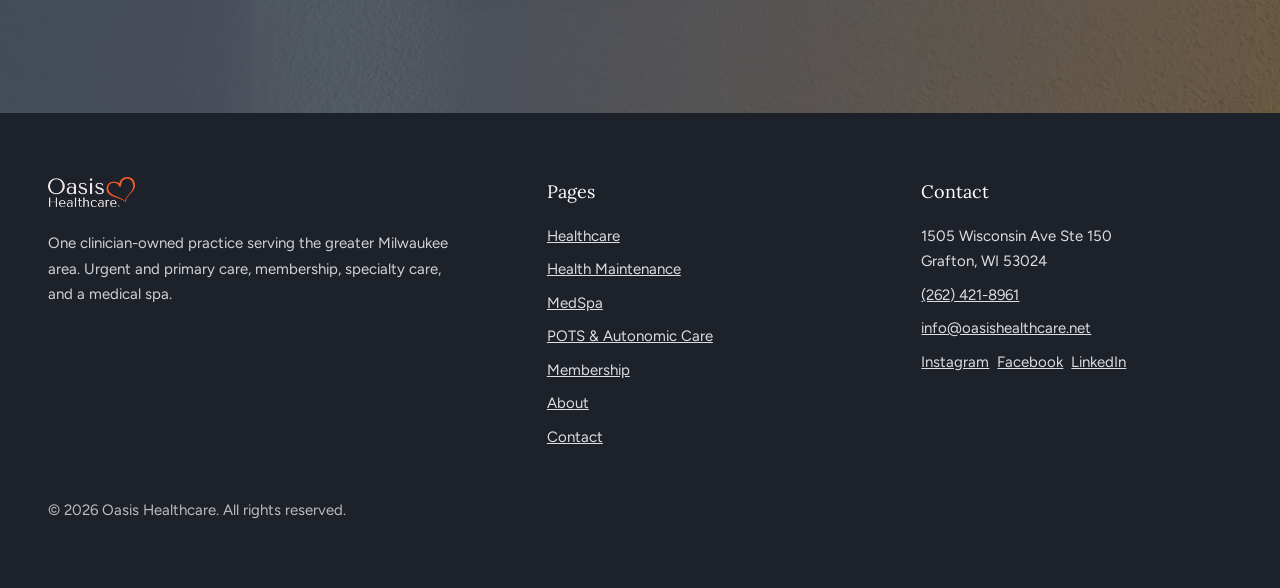
==== commit a2d869b3: "Correct Katie Henke's credential to DNP and link her homepage photo to Tebra She's a DNP, not an NP;" ====
--- a/index.html
+++ b/index.html
@@ -149,8 +149,8 @@
           <div class="team__role">Owner &amp; Provider</div>
         </div>
         <div class="team__item" data-reveal>
-          <a href="pots.html"><img class="photo photo--person" src="images/web/person-katie.webp" alt="Katie Henke, NP" width="480" height="480" loading="lazy" decoding="async"></a>
-          <div class="team__name">Katie Henke, NP</div>
+          <a href="https://www.tebra.com/care/provider/katie-henke-dnp-1659727345"><img class="photo photo--person" src="images/web/person-katie.webp" alt="Katie Henke, DNP" width="480" height="480" loading="lazy" decoding="async"></a>
+          <div class="team__name">Katie Henke, DNP</div>
           <div class="team__role">Specialty Care Provider</div>
         </div>
         <div class="team__cta" data-reveal>
